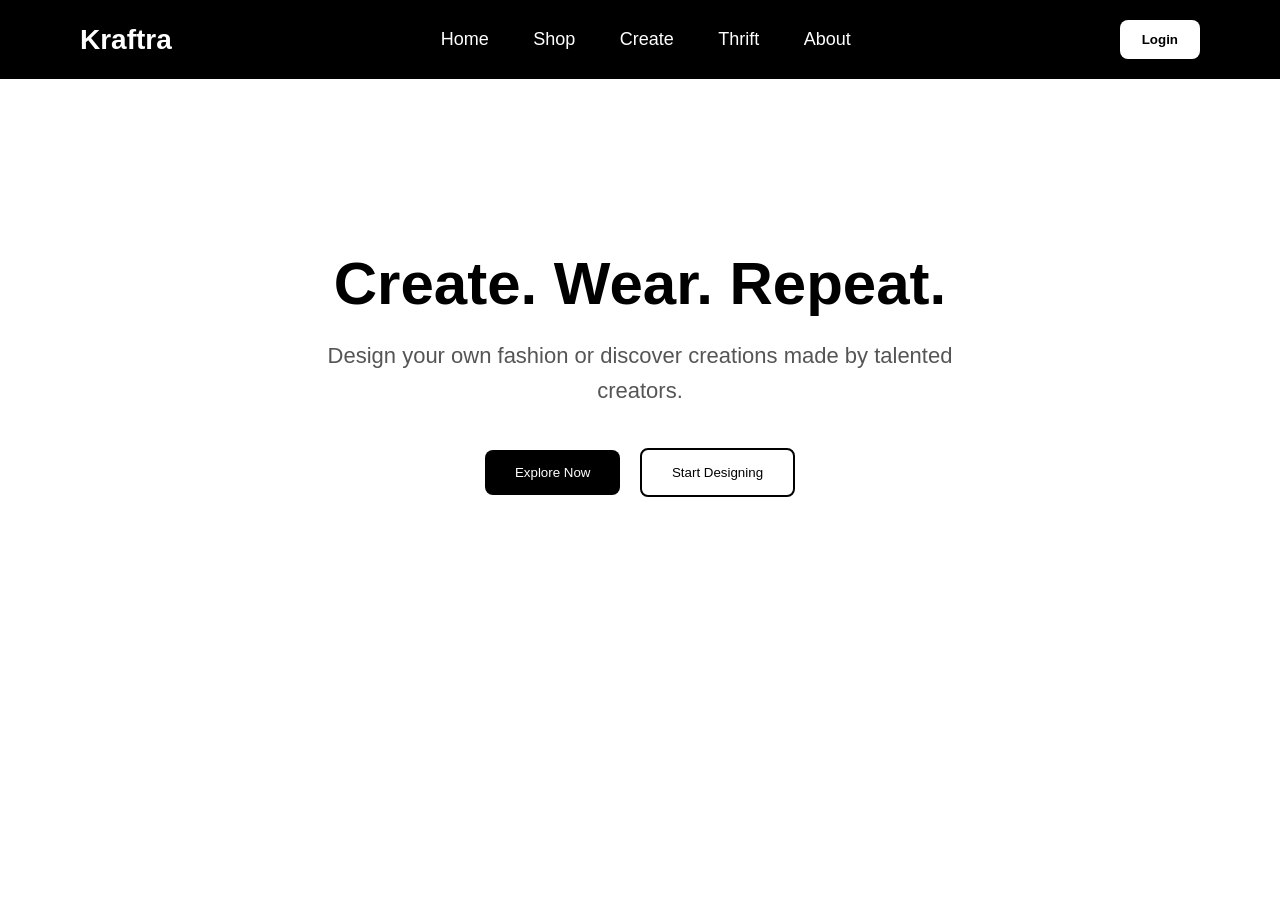
==== index.html @ 268aae3a "Update index.html" ====
<!DOCTYPE html>
<html lang="en">
<head>
    <meta charset="UTF-8">
    <meta name="viewport" content="width=device-width, initial-scale=1.0">
    <title>Kraftra</title>
    <link rel="stylesheet" href="style.css">
</head>
<body>

<header>

<div class="logo">
    Kraftra
</div>

<nav>

<a href="#">Home</a>

<a href="#">Shop</a>

<a href="#">Create</a>

<a href="#">Thrift</a>

<a href="#">About</a>

</nav>

<div>

<button class="login-btn">
Login
</button>

</div>

</header>

<section class="hero">

<h1>Create. Wear. Repeat.</h1>

<p>
Design your own fashion or discover creations made by talented creators.
</p>

<div class="hero-buttons">

<button>Explore Now</button>

<button class="secondary-btn">
Start Designing
</button>

</div>

</section>

</body>
</html>
---- style.css ----
body{
    margin:0;
    font-family:Arial;
}

header{
display:flex;
justify-content:space-between;
align-items:center;
padding:20px 80px;
background:black;
color:white;
}

.logo{
font-size:28px;
font-weight:bold;
}

nav a{
color:white;
text-decoration:none;
margin:20px;
font-size:18px;
}

.login-btn{

background:white;
color:black;

padding:12px 22px;

border:none;

border-radius:8px;

font-weight:bold;

cursor:pointer;

}


section{
    text-align:center;
    padding:80px;
}

button{
    background:black;
    color:white;
    border:none;
    padding:15px 30px;
    border-radius:8px;
    cursor:pointer;
}

.hero{

padding:120px 20px;

text-align:center;

}

.hero h1{

font-size:60px;

margin-bottom:20px;

}

.hero p{

font-size:22px;

max-width:700px;

margin:auto;

color:#555;

line-height:35px;

}

.hero-buttons{

margin-top:40px;

}

.secondary-btn{

background:white;

color:black;

border:2px solid black;

margin-left:15px;

}
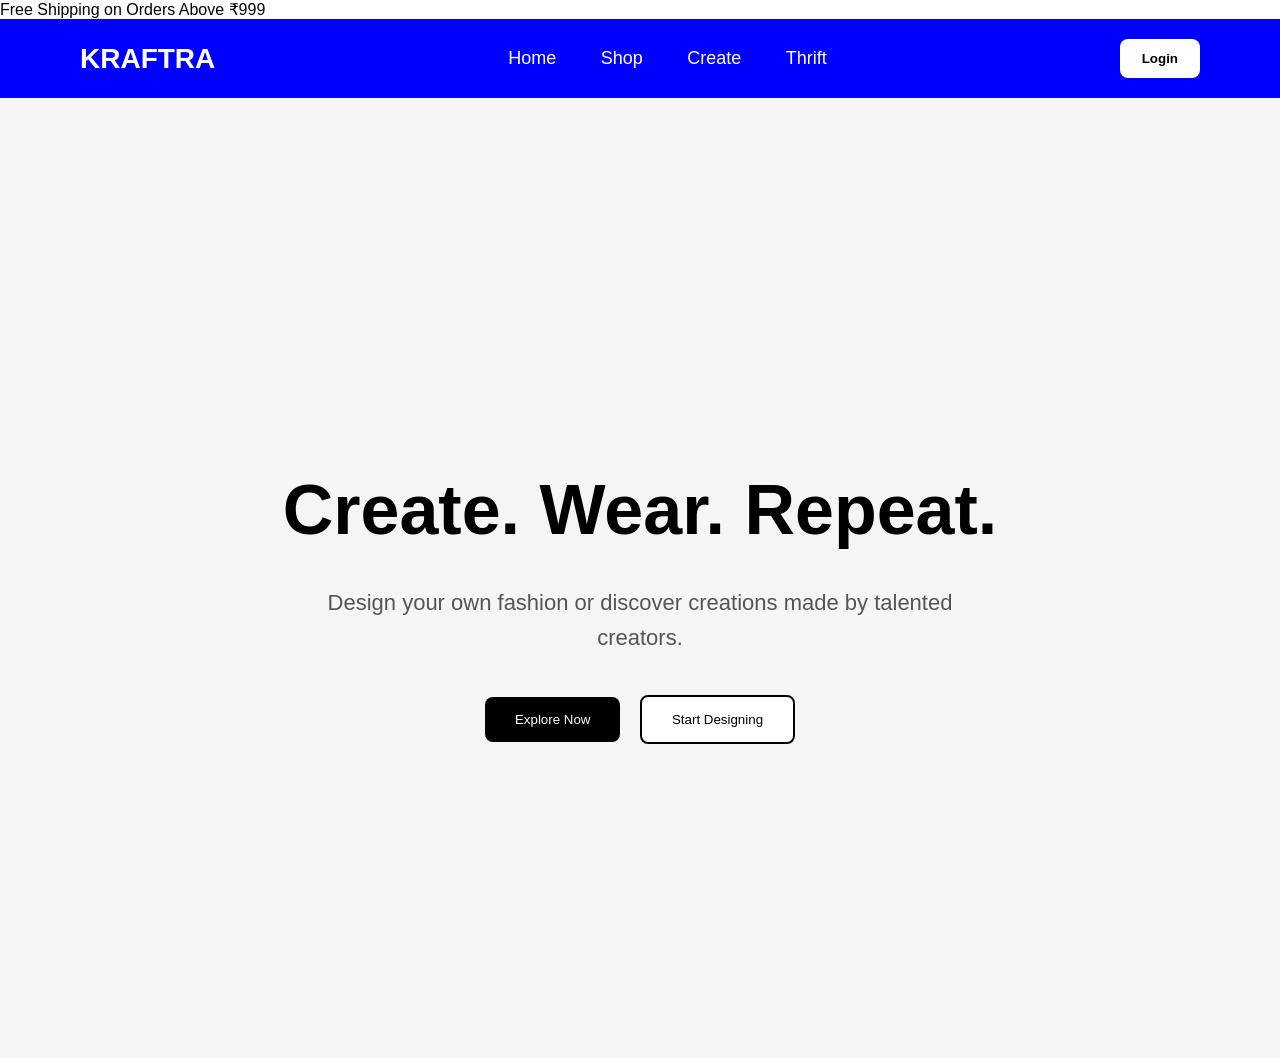
==== commit f1cde455: "Update index.html" ====
--- a/index.html
+++ b/index.html
@@ -9,53 +9,39 @@
 </head>
 <body>
 
+<div class="announcement">
+    Free Shipping on Orders Above ₹999
+</div>
+
 <header>
 
-<div class="logo">
-    Kraftra
-</div>
+    <div class="logo">
+        KRAFTRA
+    </div>
 
-<nav>
+    <nav>
+        <a href="#">Home</a>
+        <a href="#">Shop</a>
+        <a href="#">Create</a>
+        <a href="#">Thrift</a>
+    </nav>
 
-<a href="#">Home</a>
-
-<a href="#">Shop</a>
-
-<a href="#">Create</a>
-
-<a href="#">Thrift</a>
-
-<a href="#">About</a>
-
-</nav>
-
-<div>
-
-<button class="login-btn">
-Login
-</button>
-
-</div>
+    <button class="login-btn">Login</button>
 
 </header>
 
 <section class="hero">
 
-<h1>Create. Wear. Repeat.</h1>
+    <h1>Create. Wear. Repeat.</h1>
 
-<p>
-Design your own fashion or discover creations made by talented creators.
-</p>
+    <p>
+        Design your own fashion or discover creations made by talented creators.
+    </p>
 
-<div class="hero-buttons">
-
-<button>Explore Now</button>
-
-<button class="secondary-btn">
-Start Designing
-</button>
-
-</div>
+    <div class="hero-buttons">
+        <button>Explore Now</button>
+        <button class="secondary-btn">Start Designing</button>
+    </div>
 
 </section>
 
--- a/style.css
+++ b/style.css
@@ -1,50 +1,73 @@
 body{
     margin:0;
-    font-family:Arial;
+    font-family:Arial, sans-serif;
 }
 
 header{
-display:flex;
-justify-content:space-between;
-align-items:center;
-padding:20px 80px;
-background:black;
-color:white;
+    display:flex;
+    justify-content:space-between;
+    align-items:center;
+    padding:20px 80px;
+    background:blue;
+    color:white;
 }
 
 .logo{
-font-size:28px;
-font-weight:bold;
+    font-size:28px;
+    font-weight:bold;
 }
 
 nav a{
-color:white;
-text-decoration:none;
-margin:20px;
-font-size:18px;
+    color:white;
+    text-decoration:none;
+    margin:20px;
+    font-size:18px;
 }
 
 .login-btn{
-
-background:white;
-color:black;
-
-padding:12px 22px;
-
-border:none;
-
-border-radius:8px;
-
-font-weight:bold;
-
-cursor:pointer;
-
+    background:white;
+    color:black;
+    padding:12px 22px;
+    border:none;
+    border-radius:8px;
+    font-weight:bold;
+    cursor:pointer;
+    transition:0.3s;
 }
 
+.login-btn:hover{
+    background:black;
+    color:white;
+    border:2px solid white;
+}
 
-section{
+.hero{
+    background:#f5f5f5;
+    min-height:80vh;
+    padding:120px 20px;
+    display:flex;
+    flex-direction:column;
+    justify-content:center;
+    align-items:center;
     text-align:center;
-    padding:80px;
+}
+
+.hero h1{
+    font-size:70px;
+    font-weight:800;
+    margin-bottom:20px;
+}
+
+.hero p{
+    font-size:22px;
+    max-width:700px;
+    margin:15px auto 0;
+    color:#555;
+    line-height:35px;
+}
+
+.hero-buttons{
+    margin-top:40px;
 }
 
 button{
@@ -54,52 +77,21 @@
     padding:15px 30px;
     border-radius:8px;
     cursor:pointer;
+    transition:0.3s;
 }
 
-.hero{
-
-padding:120px 20px;
-
-text-align:center;
-
-}
-
-.hero h1{
-
-font-size:60px;
-
-margin-bottom:20px;
-
-}
-
-.hero p{
-
-font-size:22px;
-
-max-width:700px;
-
-margin:auto;
-
-color:#555;
-
-line-height:35px;
-
-}
-
-.hero-buttons{
-
-margin-top:40px;
-
+button:hover{
+    transform:scale(1.05);
 }
 
 .secondary-btn{
+    background:white;
+    color:black;
+    border:2px solid black;
+    margin-left:15px;
+}
 
-background:white;
-
-color:black;
-
-border:2px solid black;
-
-margin-left:15px;
-
+.secondary-btn:hover{
+    background:black;
+    color:white;
 }
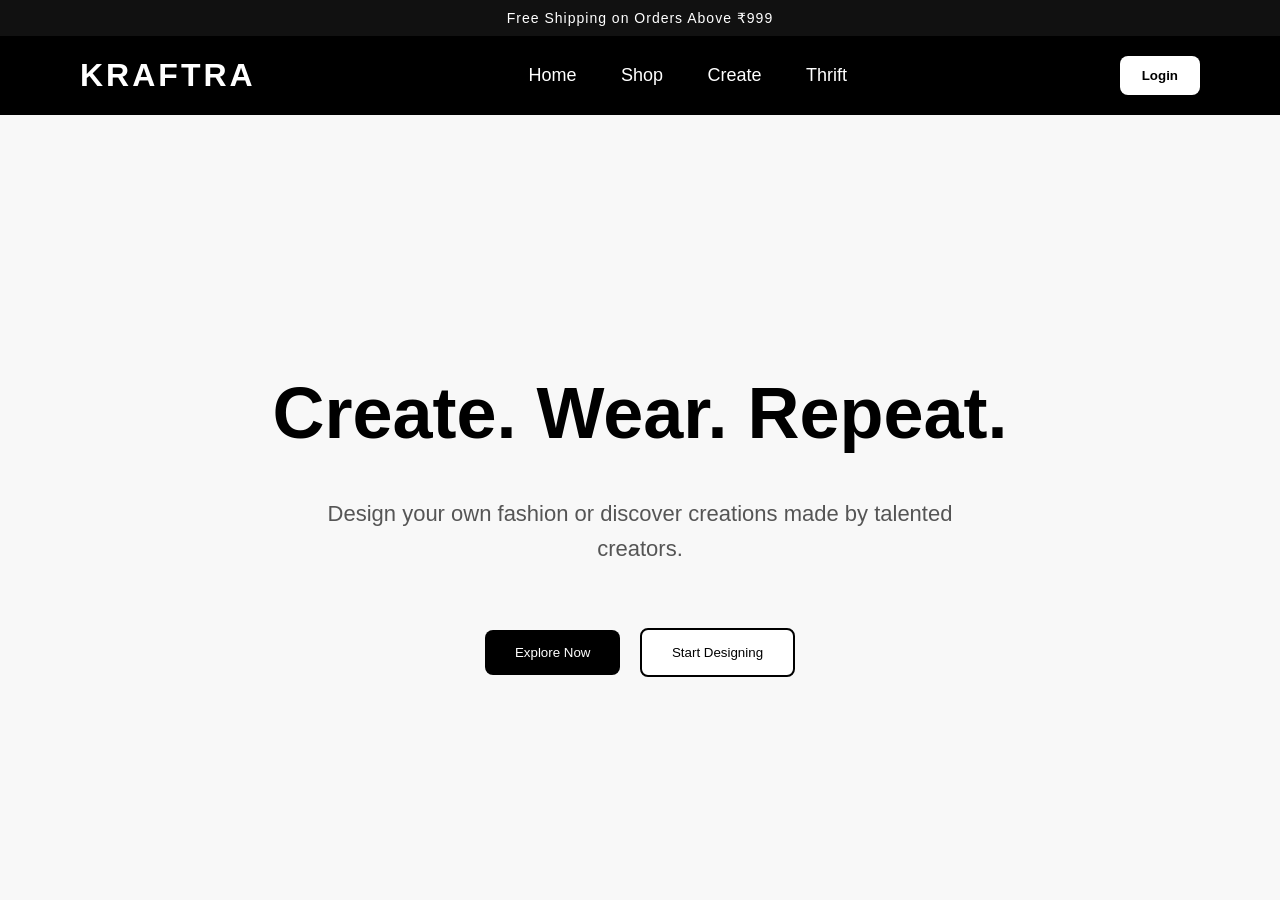
==== commit 03b50785: "Update index.html" ====
--- a/index.html
+++ b/index.html
@@ -45,5 +45,7 @@
 
 </section>
 
+    <script src="script.js"></script>
+
 </body>
 </html>
--- a/style.css
+++ b/style.css
@@ -1,6 +1,16 @@
 body{
     margin:0;
     font-family:Arial, sans-serif;
+    background:#f8f8f8;
+}
+
+.announcement{
+    background:#111;
+    color:white;
+    text-align:center;
+    padding:10px;
+    font-size:14px;
+    letter-spacing:1px;
 }
 
 header{
@@ -8,13 +18,16 @@
     justify-content:space-between;
     align-items:center;
     padding:20px 80px;
-    background:blue;
+    background:black;
     color:white;
+    position:sticky;
+    top:0;
 }
 
 .logo{
-    font-size:28px;
-    font-weight:bold;
+    font-size:32px;
+    font-weight:900;
+    letter-spacing:3px;
 }
 
 nav a{
@@ -22,6 +35,11 @@
     text-decoration:none;
     margin:20px;
     font-size:18px;
+    transition:0.3s;
+}
+
+nav a:hover{
+    color:#cccccc;
 }
 
 .login-btn{
@@ -36,32 +54,27 @@
 }
 
 .login-btn:hover{
-    background:black;
-    color:white;
-    border:2px solid white;
+    background:#ddd;
 }
 
 .hero{
-    background:#f5f5f5;
     min-height:80vh;
-    padding:120px 20px;
     display:flex;
     flex-direction:column;
     justify-content:center;
     align-items:center;
     text-align:center;
+    padding:20px;
 }
 
 .hero h1{
-    font-size:70px;
-    font-weight:800;
+    font-size:72px;
     margin-bottom:20px;
 }
 
 .hero p{
+    max-width:700px;
     font-size:22px;
-    max-width:700px;
-    margin:15px auto 0;
     color:#555;
     line-height:35px;
 }
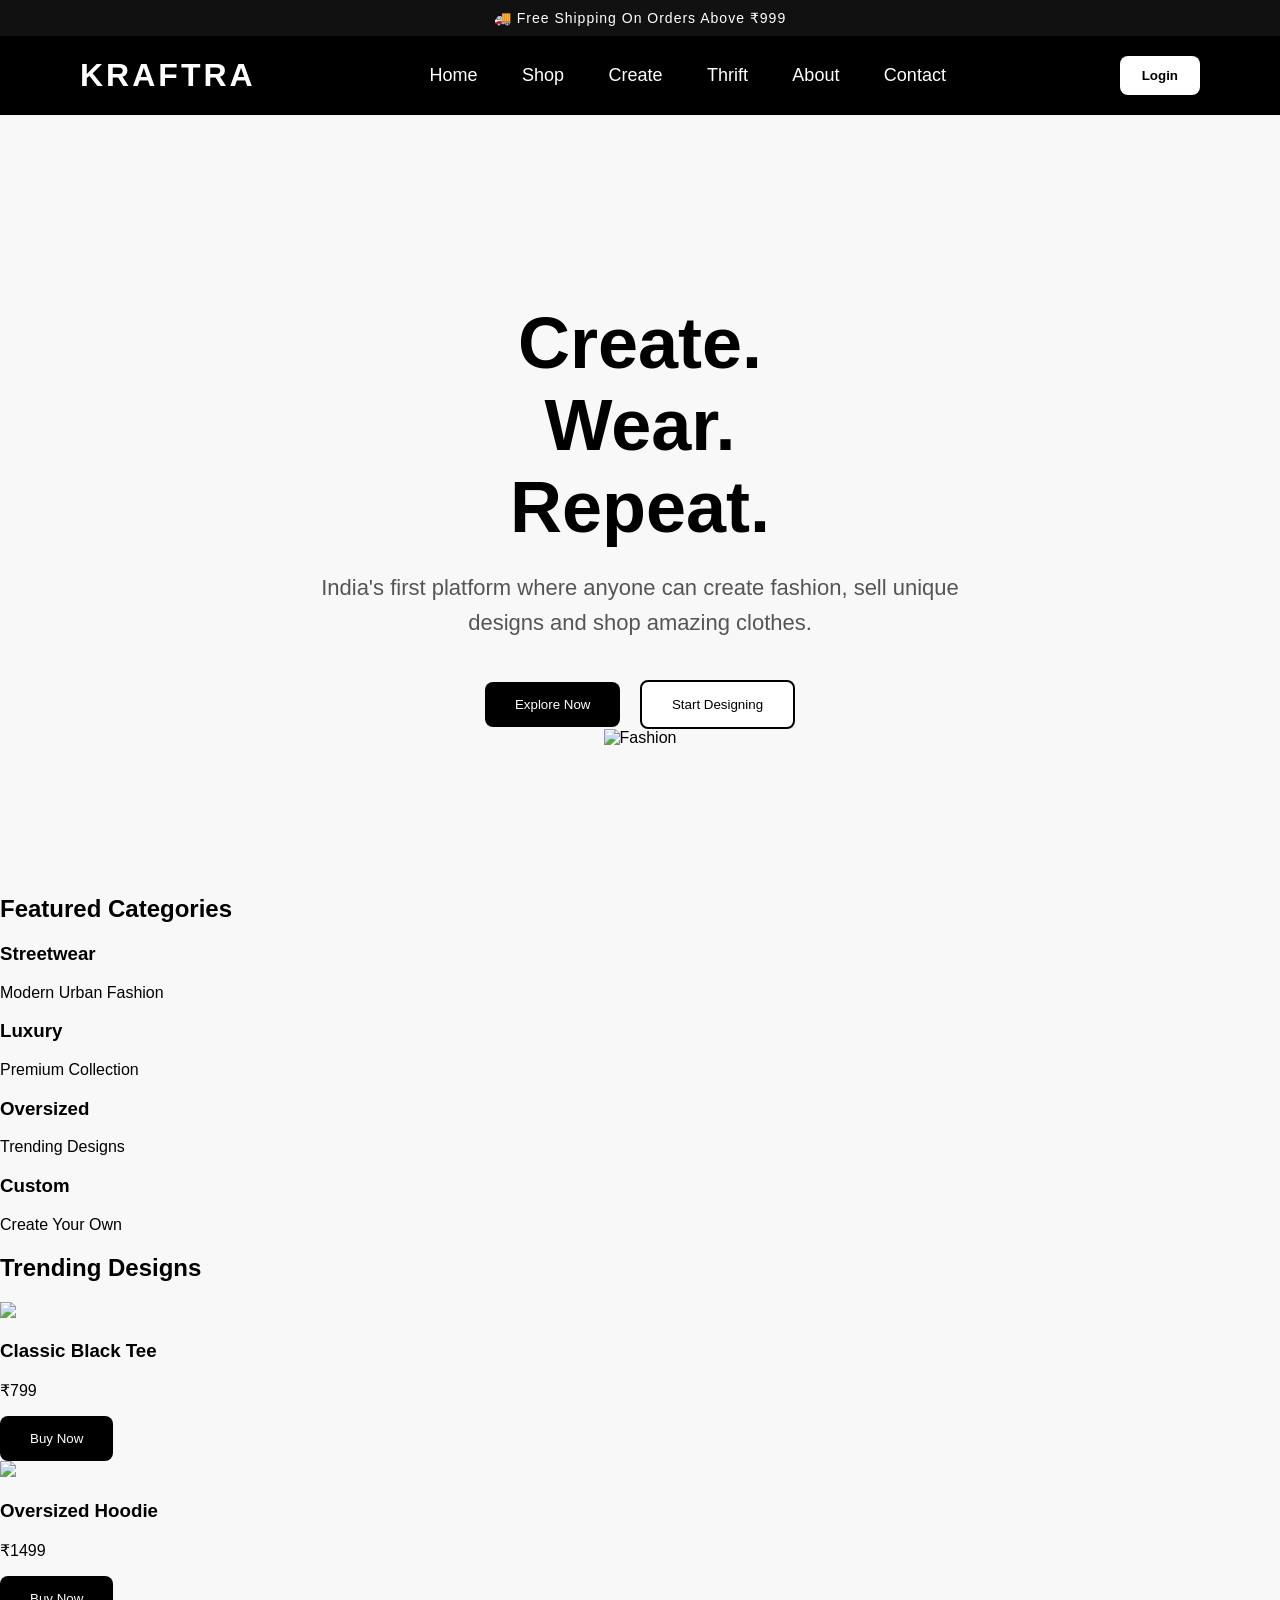
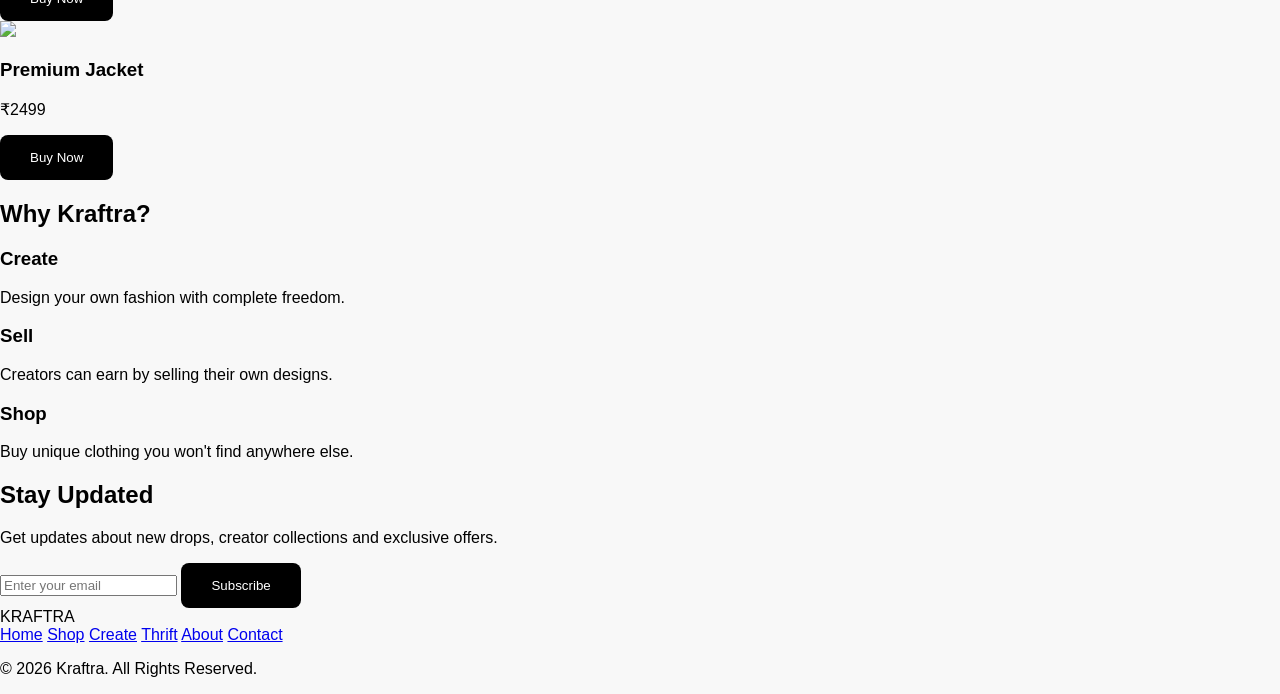
==== commit b94bd88d: "Update index.html" ====
--- a/index.html
+++ b/index.html
@@ -1,51 +1,230 @@
-
 <!DOCTYPE html>
 <html lang="en">
 <head>
-    <meta charset="UTF-8">
-    <meta name="viewport" content="width=device-width, initial-scale=1.0">
-    <title>Kraftra</title>
-    <link rel="stylesheet" href="style.css">
+<meta charset="UTF-8">
+<meta name="viewport" content="width=device-width, initial-scale=1.0">
+
+<title>Kraftra</title>
+
+<link rel="preconnect" href="https://fonts.googleapis.com">
+<link rel="preconnect" href="https://fonts.gstatic.com" crossorigin>
+<link href="https://fonts.googleapis.com/css2?family=Outfit:wght@300;400;500;600;700;800&display=swap" rel="stylesheet">
+
+<link rel="stylesheet" href="style.css">
+
 </head>
+
 <body>
 
 <div class="announcement">
-    Free Shipping on Orders Above ₹999
+🚚 Free Shipping On Orders Above ₹999
 </div>
 
 <header>
 
-    <div class="logo">
-        KRAFTRA
-    </div>
-
-    <nav>
-        <a href="#">Home</a>
-        <a href="#">Shop</a>
-        <a href="#">Create</a>
-        <a href="#">Thrift</a>
-    </nav>
-
-    <button class="login-btn">Login</button>
+<div class="logo">
+KRAFTRA
+</div>
+
+<nav>
+
+<a href="#">Home</a>
+
+<a href="#">Shop</a>
+
+<a href="#">Create</a>
+
+<a href="#">Thrift</a>
+
+<a href="#">About</a>
+
+<a href="#">Contact</a>
+
+</nav>
+
+<button class="login-btn">
+Login
+</button>
 
 </header>
 
 <section class="hero">
 
-    <h1>Create. Wear. Repeat.</h1>
-
-    <p>
-        Design your own fashion or discover creations made by talented creators.
-    </p>
-
-    <div class="hero-buttons">
-        <button>Explore Now</button>
-        <button class="secondary-btn">Start Designing</button>
-    </div>
-
-</section>
-
-    <script src="script.js"></script>
+<div class="hero-left">
+
+<h1>
+Create.
+<br>
+Wear.
+<br>
+Repeat.
+</h1>
+
+<p>
+
+India's first platform where anyone can create fashion,
+sell unique designs and shop amazing clothes.
+
+</p>
+
+<div class="hero-buttons">
+
+<button>
+Explore Now
+</button>
+
+<button class="secondary-btn">
+Start Designing
+</button>
+
+</div>
+
+</div>
+
+<div class="hero-right">
+
+<img src="https://images.unsplash.com/photo-1529139574466-a303027c1d8b?w=700" alt="Fashion">
+
+</div>
+
+</section>
+
+<section class="categories">
+
+<h2>
+Featured Categories
+</h2>
+
+<div class="category-grid">
+
+<div class="card">
+<h3>Streetwear</h3>
+<p>Modern Urban Fashion</p>
+</div>
+
+<div class="card">
+<h3>Luxury</h3>
+<p>Premium Collection</p>
+</div>
+
+<div class="card">
+<h3>Oversized</h3>
+<p>Trending Designs</p>
+</div>
+
+<div class="card">
+<h3>Custom</h3>
+<p>Create Your Own</p>
+</div>
+
+</div>
+
+</section>
+
+<section class="products">
+
+<h2>
+Trending Designs
+</h2>
+
+<div class="product-grid">
+
+<div class="product">
+<img src="https://images.unsplash.com/photo-1521572163474-6864f9cf17ab?w=500">
+<h3>Classic Black Tee</h3>
+<p>₹799</p>
+<button>Buy Now</button>
+</div>
+
+<div class="product">
+<img src="https://images.unsplash.com/photo-1512436991641-6745cdb1723f?w=500">
+<h3>Oversized Hoodie</h3>
+<p>₹1499</p>
+<button>Buy Now</button>
+</div>
+
+<div class="product">
+<img src="https://images.unsplash.com/photo-1496747611176-843222e1e57c?w=500">
+<h3>Premium Jacket</h3>
+<p>₹2499</p>
+<button>Buy Now</button>
+</div>
+</div>
+
+</section>
+
+<section class="why">
+
+<h2>Why Kraftra?</h2>
+
+<div class="why-grid">
+
+<div class="why-card">
+<h3>Create</h3>
+<p>Design your own fashion with complete freedom.</p>
+</div>
+
+<div class="why-card">
+<h3>Sell</h3>
+<p>Creators can earn by selling their own designs.</p>
+</div>
+
+<div class="why-card">
+<h3>Shop</h3>
+<p>Buy unique clothing you won't find anywhere else.</p>
+</div>
+
+</div>
+
+</section>
+
+<section class="newsletter">
+
+<h2>Stay Updated</h2>
+
+<p>
+Get updates about new drops, creator collections and exclusive offers.
+</p>
+
+<div class="newsletter-box">
+
+<input type="email" placeholder="Enter your email">
+
+<button>Subscribe</button>
+
+</div>
+
+</section>
+
+<footer>
+
+<div class="footer-logo">
+KRAFTRA
+</div>
+
+<div class="footer-links">
+
+<a href="#">Home</a>
+
+<a href="#">Shop</a>
+
+<a href="#">Create</a>
+
+<a href="#">Thrift</a>
+
+<a href="#">About</a>
+
+<a href="#">Contact</a>
+
+</div>
+
+<p>
+© 2026 Kraftra. All Rights Reserved.
+</p>
+
+</footer>
+
+<script src="script.js"></script>
 
 </body>
 </html>
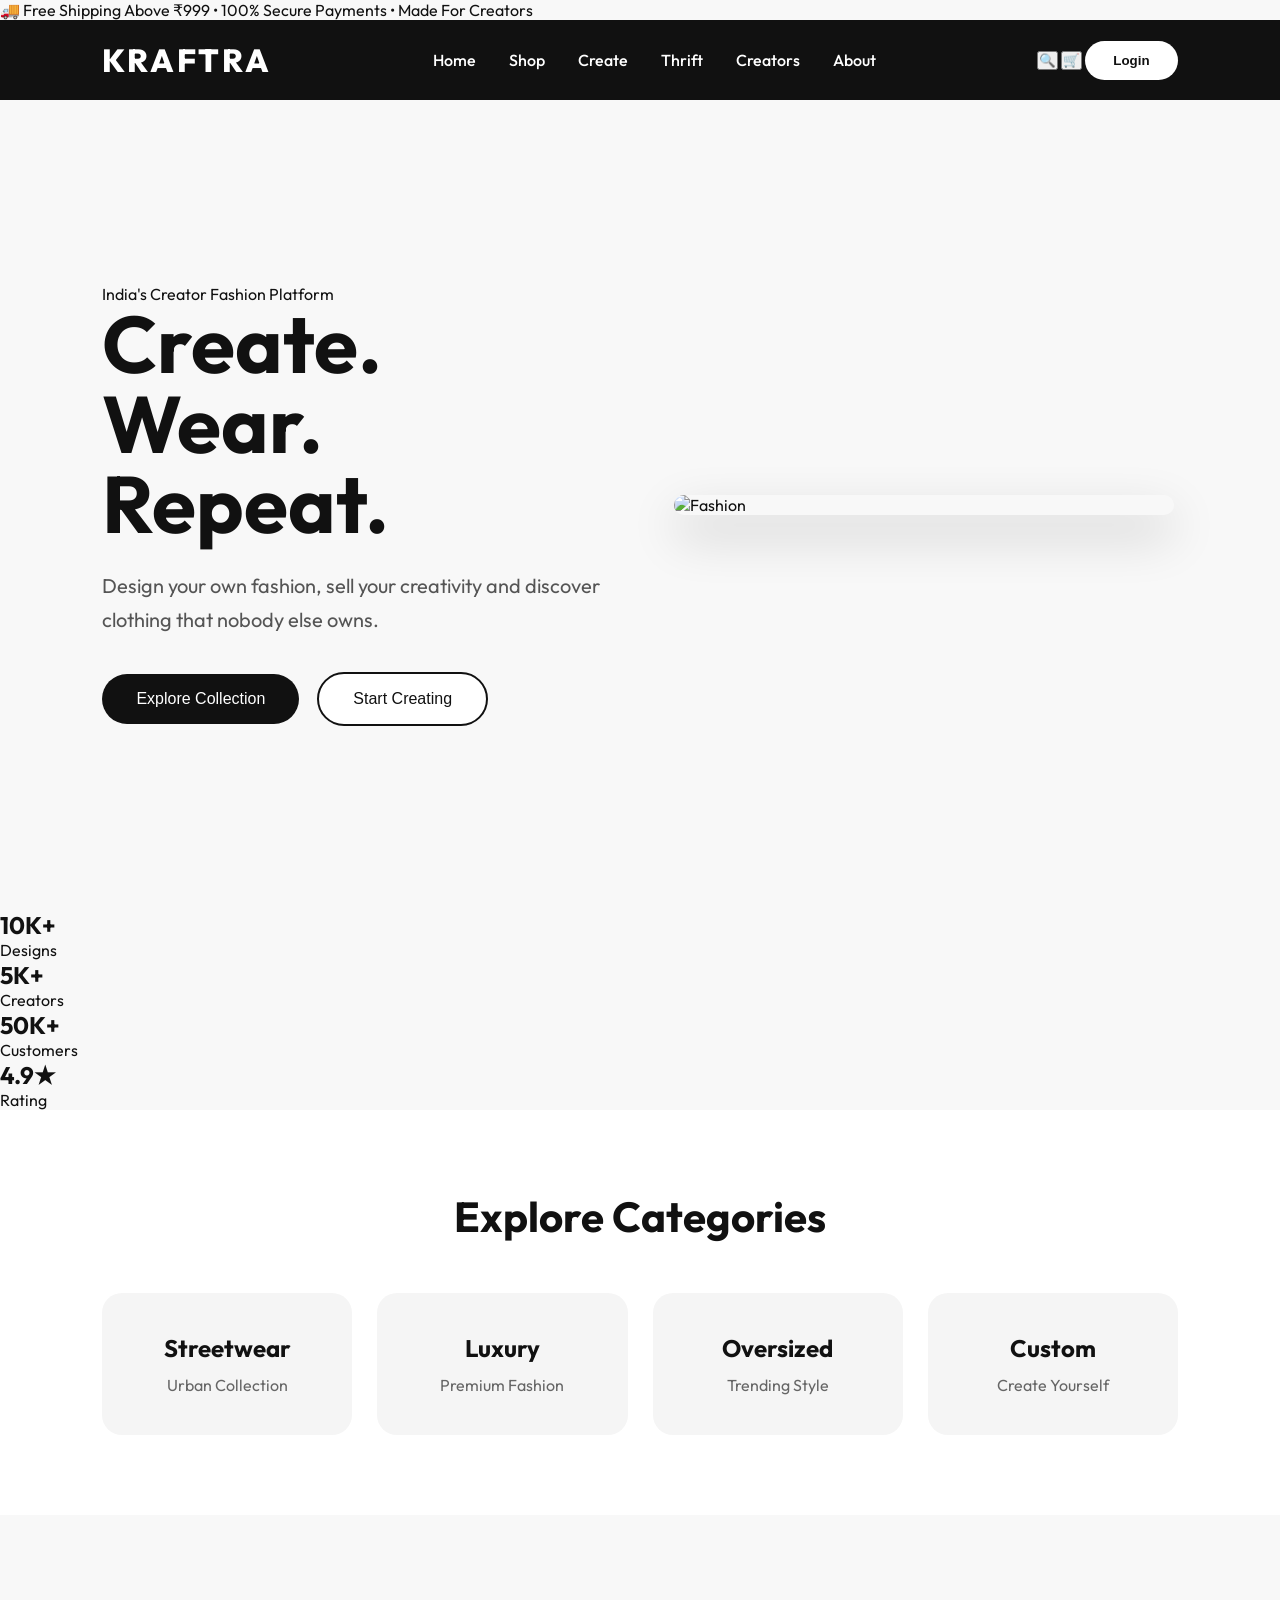
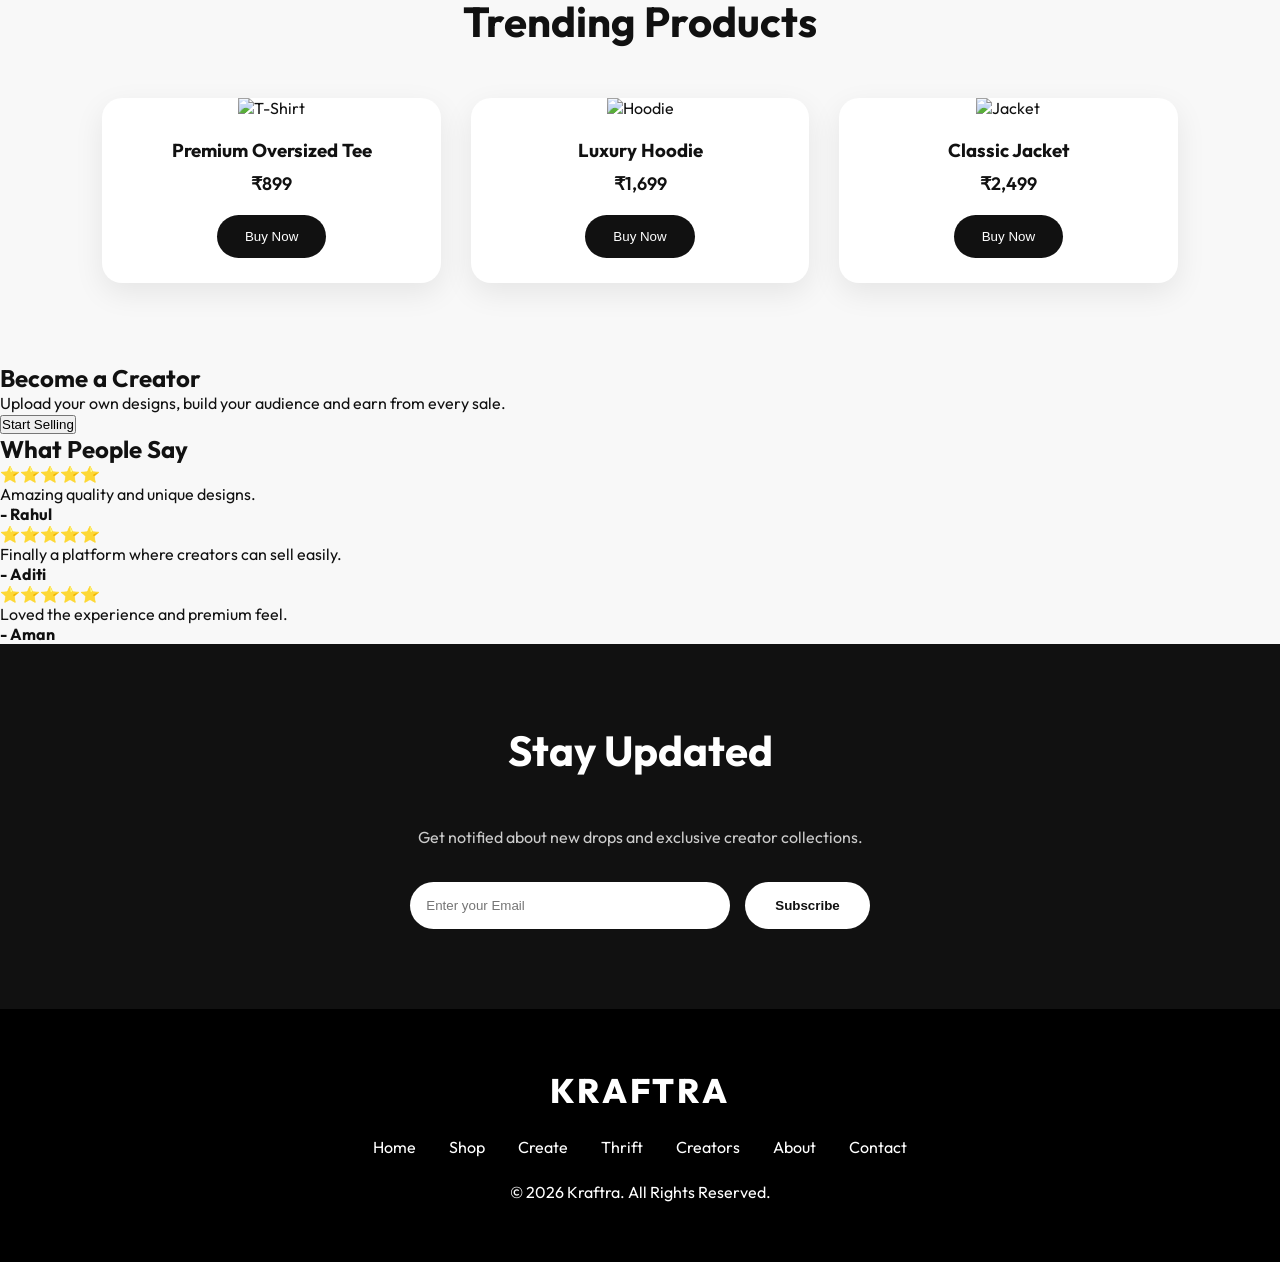
==== commit 04917cee: "Update index.html" ====
--- a/index.html
+++ b/index.html
@@ -1,14 +1,19 @@
 <!DOCTYPE html>
 <html lang="en">
+
 <head>
+
 <meta charset="UTF-8">
+
 <meta name="viewport" content="width=device-width, initial-scale=1.0">
 
-<title>Kraftra</title>
+<title>Kraftra | Create. Wear. Repeat.</title>
 
 <link rel="preconnect" href="https://fonts.googleapis.com">
+
 <link rel="preconnect" href="https://fonts.gstatic.com" crossorigin>
-<link href="https://fonts.googleapis.com/css2?family=Outfit:wght@300;400;500;600;700;800&display=swap" rel="stylesheet">
+
+<link href="https://fonts.googleapis.com/css2?family=Outfit:wght@300;400;500;600;700;800;900&display=swap" rel="stylesheet">
 
 <link rel="stylesheet" href="style.css">
 
@@ -16,14 +21,18 @@
 
 <body>
 
-<div class="announcement">
-🚚 Free Shipping On Orders Above ₹999
+<div class="top-bar">
+
+🚚 Free Shipping Above ₹999 • 100% Secure Payments • Made For Creators
+
 </div>
 
 <header>
 
 <div class="logo">
+
 KRAFTRA
+
 </div>
 
 <nav>
@@ -36,190 +45,319 @@
 
 <a href="#">Thrift</a>
 
+<a href="#">Creators</a>
+
 <a href="#">About</a>
 
+</nav>
+
+<div class="nav-buttons">
+
+<button class="search-btn">🔍</button>
+
+<button class="cart-btn">🛒</button>
+
+<button class="login-btn">Login</button>
+
+</div>
+
+</header>
+
+<section class="hero">
+
+<div class="hero-left">
+
+<span class="tag">
+
+India's Creator Fashion Platform
+
+</span>
+
+<h1>
+
+Create.<br>
+
+Wear.<br>
+
+Repeat.
+
+</h1>
+
+<p>
+
+Design your own fashion, sell your creativity and discover clothing that nobody else owns.
+
+</p>
+
+<div class="hero-buttons">
+
+<button>
+
+Explore Collection
+
+</button>
+
+<button class="secondary-btn">
+
+Start Creating
+
+</button>
+
+</div>
+
+</div>
+
+<div class="hero-right">
+
+<img src="https://images.unsplash.com/photo-1529139574466-a303027c1d8b?w=900" alt="Fashion">
+
+</div>
+
+</section>
+
+<section class="stats">
+
+<div class="stat">
+
+<h2>10K+</h2>
+
+<p>Designs</p>
+
+</div>
+
+<div class="stat">
+
+<h2>5K+</h2>
+
+<p>Creators</p>
+
+</div>
+
+<div class="stat">
+
+<h2>50K+</h2>
+
+<p>Customers</p>
+
+</div>
+
+<div class="stat">
+
+<h2>4.9★</h2>
+
+<p>Rating</p>
+
+</div>
+
+</section>
+
+<section class="categories">
+
+<h2>
+
+Explore Categories
+
+</h2>
+
+<div class="category-grid">
+
+<div class="card">
+
+<h3>Streetwear</h3>
+
+<p>Urban Collection</p>
+
+</div>
+
+<div class="card">
+
+<h3>Luxury</h3>
+
+<p>Premium Fashion</p>
+
+</div>
+
+<div class="card">
+
+<h3>Oversized</h3>
+
+<p>Trending Style</p>
+
+</div>
+
+<div class="card">
+
+<h3>Custom</h3>
+
+<p>Create Yourself</p>
+
+</div>
+
+</div>
+
+</section>
+<section class="products">
+
+<h2>Trending Products</h2>
+
+<div class="product-grid">
+
+<div class="product">
+
+<img src="https://images.unsplash.com/photo-1521572163474-6864f9cf17ab?w=700" alt="T-Shirt">
+
+<h3>Premium Oversized Tee</h3>
+
+<p>₹899</p>
+
+<button>Buy Now</button>
+
+</div>
+
+<div class="product">
+
+<img src="https://images.unsplash.com/photo-1503342217505-b0a15ec3261c?w=700" alt="Hoodie">
+
+<h3>Luxury Hoodie</h3>
+
+<p>₹1,699</p>
+
+<button>Buy Now</button>
+
+</div>
+
+<div class="product">
+
+<img src="https://images.unsplash.com/photo-1496747611176-843222e1e57c?w=700" alt="Jacket">
+
+<h3>Classic Jacket</h3>
+
+<p>₹2,499</p>
+
+<button>Buy Now</button>
+
+</div>
+
+</div>
+
+</section>
+
+<section class="creator">
+
+<h2>Become a Creator</h2>
+
+<p>
+
+Upload your own designs, build your audience and earn from every sale.
+
+</p>
+
+<button>Start Selling</button>
+
+</section>
+
+<section class="reviews">
+
+<h2>What People Say</h2>
+
+<div class="review-grid">
+
+<div class="review">
+
+⭐⭐⭐⭐⭐
+
+<p>
+
+Amazing quality and unique designs.
+
+</p>
+
+<h4>- Rahul</h4>
+
+</div>
+
+<div class="review">
+
+⭐⭐⭐⭐⭐
+
+<p>
+
+Finally a platform where creators can sell easily.
+
+</p>
+
+<h4>- Aditi</h4>
+
+</div>
+
+<div class="review">
+
+⭐⭐⭐⭐⭐
+
+<p>
+
+Loved the experience and premium feel.
+
+</p>
+
+<h4>- Aman</h4>
+
+</div>
+
+</div>
+
+</section>
+
+<section class="newsletter">
+
+<h2>Stay Updated</h2>
+
+<p>
+
+Get notified about new drops and exclusive creator collections.
+
+</p>
+
+<div class="newsletter-box">
+
+<input type="email" placeholder="Enter your Email">
+
+<button>Subscribe</button>
+
+</div>
+
+</section>
+
+<footer>
+
+<div class="footer-logo">
+
+KRAFTRA
+
+</div>
+
+<div class="footer-links">
+
+<a href="#">Home</a>
+
+<a href="#">Shop</a>
+
+<a href="#">Create</a>
+
+<a href="#">Thrift</a>
+
+<a href="#">Creators</a>
+
+<a href="#">About</a>
+
 <a href="#">Contact</a>
 
-</nav>
-
-<button class="login-btn">
-Login
-</button>
-
-</header>
-
-<section class="hero">
-
-<div class="hero-left">
-
-<h1>
-Create.
-<br>
-Wear.
-<br>
-Repeat.
-</h1>
-
-<p>
-
-India's first platform where anyone can create fashion,
-sell unique designs and shop amazing clothes.
-
-</p>
-
-<div class="hero-buttons">
-
-<button>
-Explore Now
-</button>
-
-<button class="secondary-btn">
-Start Designing
-</button>
-
-</div>
-
-</div>
-
-<div class="hero-right">
-
-<img src="https://images.unsplash.com/photo-1529139574466-a303027c1d8b?w=700" alt="Fashion">
-
-</div>
-
-</section>
-
-<section class="categories">
-
-<h2>
-Featured Categories
-</h2>
-
-<div class="category-grid">
-
-<div class="card">
-<h3>Streetwear</h3>
-<p>Modern Urban Fashion</p>
-</div>
-
-<div class="card">
-<h3>Luxury</h3>
-<p>Premium Collection</p>
-</div>
-
-<div class="card">
-<h3>Oversized</h3>
-<p>Trending Designs</p>
-</div>
-
-<div class="card">
-<h3>Custom</h3>
-<p>Create Your Own</p>
-</div>
-
-</div>
-
-</section>
-
-<section class="products">
-
-<h2>
-Trending Designs
-</h2>
-
-<div class="product-grid">
-
-<div class="product">
-<img src="https://images.unsplash.com/photo-1521572163474-6864f9cf17ab?w=500">
-<h3>Classic Black Tee</h3>
-<p>₹799</p>
-<button>Buy Now</button>
-</div>
-
-<div class="product">
-<img src="https://images.unsplash.com/photo-1512436991641-6745cdb1723f?w=500">
-<h3>Oversized Hoodie</h3>
-<p>₹1499</p>
-<button>Buy Now</button>
-</div>
-
-<div class="product">
-<img src="https://images.unsplash.com/photo-1496747611176-843222e1e57c?w=500">
-<h3>Premium Jacket</h3>
-<p>₹2499</p>
-<button>Buy Now</button>
-</div>
-</div>
-
-</section>
-
-<section class="why">
-
-<h2>Why Kraftra?</h2>
-
-<div class="why-grid">
-
-<div class="why-card">
-<h3>Create</h3>
-<p>Design your own fashion with complete freedom.</p>
-</div>
-
-<div class="why-card">
-<h3>Sell</h3>
-<p>Creators can earn by selling their own designs.</p>
-</div>
-
-<div class="why-card">
-<h3>Shop</h3>
-<p>Buy unique clothing you won't find anywhere else.</p>
-</div>
-
-</div>
-
-</section>
-
-<section class="newsletter">
-
-<h2>Stay Updated</h2>
-
-<p>
-Get updates about new drops, creator collections and exclusive offers.
-</p>
-
-<div class="newsletter-box">
-
-<input type="email" placeholder="Enter your email">
-
-<button>Subscribe</button>
-
-</div>
-
-</section>
-
-<footer>
-
-<div class="footer-logo">
-KRAFTRA
-</div>
-
-<div class="footer-links">
-
-<a href="#">Home</a>
-
-<a href="#">Shop</a>
-
-<a href="#">Create</a>
-
-<a href="#">Thrift</a>
-
-<a href="#">About</a>
-
-<a href="#">Contact</a>
-
-</div>
-
-<p>
+</div>
+
+<p>
+
 © 2026 Kraftra. All Rights Reserved.
+
 </p>
 
 </footer>
@@ -227,4 +365,5 @@
 <script src="script.js"></script>
 
 </body>
+
 </html>
--- a/style.css
+++ b/style.css
@@ -1,110 +1,407 @@
+*{
+margin:0;
+padding:0;
+box-sizing:border-box;
+}
+
 body{
-    margin:0;
-    font-family:Arial, sans-serif;
-    background:#f8f8f8;
+font-family:'Outfit',sans-serif;
+background:#f8f8f8;
+color:#111;
 }
 
 .announcement{
-    background:#111;
+background:#000;
+color:#fff;
+text-align:center;
+padding:12px;
+font-size:14px;
+letter-spacing:1px;
+}
+
+header{
+display:flex;
+justify-content:space-between;
+align-items:center;
+padding:20px 8%;
+background:#111;
+position:sticky;
+top:0;
+z-index:1000;
+}
+
+.logo{
+color:#fff;
+font-size:32px;
+font-weight:800;
+letter-spacing:3px;
+}
+
+nav a{
+color:#fff;
+text-decoration:none;
+margin:0 15px;
+font-weight:500;
+transition:.3s;
+}
+
+nav a:hover{
+color:#cfcfcf;
+}
+
+.login-btn{
+background:#fff;
+color:#111;
+padding:12px 28px;
+border:none;
+border-radius:40px;
+cursor:pointer;
+font-weight:600;
+transition:.3s;
+}
+
+.login-btn:hover{
+transform:scale(1.05);
+}
+
+.hero{
+display:flex;
+justify-content:space-between;
+align-items:center;
+padding:80px 8%;
+gap:60px;
+min-height:90vh;
+}
+
+.hero-left{
+flex:1;
+}
+
+.hero-left h1{
+font-size:80px;
+line-height:1;
+margin-bottom:25px;
+}
+
+.hero-left p{
+font-size:20px;
+line-height:34px;
+color:#555;
+max-width:600px;
+}
+
+.hero-buttons{
+margin-top:35px;
+}
+
+.hero-buttons button{
+padding:16px 34px;
+border:none;
+border-radius:40px;
+background:#111;
+color:#fff;
+cursor:pointer;
+font-size:16px;
+margin-right:15px;
+transition:.3s;
+}
+
+.secondary-btn{
+background:#fff!important;
+color:#111!important;
+border:2px solid #111!important;
+}
+
+.hero-buttons button:hover{
+transform:translateY(-4px);
+}
+
+.hero-right{
+flex:1;
+display:flex;
+justify-content:center;
+}
+
+.hero-right img{
+width:100%;
+max-width:500px;
+border-radius:25px;
+box-shadow:0 20px 50px rgba(0,0,0,.2);
+}
+.categories{
+padding:80px 8%;
+background:#fff;
+}
+
+.categories h2,
+.products h2,
+.why h2,
+.newsletter h2{
+font-size:42px;
+text-align:center;
+margin-bottom:50px;
+}
+
+.category-grid{
+display:grid;
+grid-template-columns:repeat(4,1fr);
+gap:25px;
+}
+
+.card{
+background:#f5f5f5;
+padding:40px 25px;
+border-radius:20px;
+text-align:center;
+transition:.3s;
+cursor:pointer;
+}
+
+.card:hover{
+transform:translateY(-10px);
+box-shadow:0 15px 35px rgba(0,0,0,.12);
+}
+
+.card h3{
+margin-bottom:12px;
+font-size:24px;
+}
+
+.card p{
+color:#666;
+}
+
+.products{
+padding:80px 8%;
+background:#f8f8f8;
+}
+
+.product-grid{
+display:grid;
+grid-template-columns:repeat(3,1fr);
+gap:30px;
+}
+
+.product{
+background:#fff;
+border-radius:20px;
+overflow:hidden;
+text-align:center;
+padding-bottom:25px;
+box-shadow:0 10px 30px rgba(0,0,0,.08);
+transition:.3s;
+}
+
+.product:hover{
+transform:translateY(-10px);
+}
+
+.product img{
+width:100%;
+height:320px;
+object-fit:cover;
+}
+
+.product h3{
+margin:20px 0 10px;
+}
+
+.product p{
+margin-bottom:20px;
+font-size:18px;
+font-weight:600;
+}
+
+.product button{
+padding:14px 28px;
+background:#111;
+color:#fff;
+border:none;
+border-radius:30px;
+cursor:pointer;
+}
+
+.why{
+padding:80px 8%;
+background:#fff;
+}
+
+.why-grid{
+display:grid;
+grid-template-columns:repeat(3,1fr);
+gap:30px;
+}
+
+.why-card{
+background:#f5f5f5;
+padding:35px;
+border-radius:20px;
+text-align:center;
+}
+
+.newsletter{
+padding:80px 8%;
+background:#111;
+color:#fff;
+text-align:center;
+}
+
+.newsletter p{
+margin:20px 0 35px;
+color:#ccc;
+}
+
+.newsletter-box{
+display:flex;
+justify-content:center;
+gap:15px;
+flex-wrap:wrap;
+}
+
+.newsletter-box input{
+padding:16px;
+width:320px;
+border:none;
+border-radius:40px;
+outline:none;
+}
+
+.newsletter-box button{
+padding:16px 30px;
+border:none;
+border-radius:40px;
+background:#fff;
+color:#111;
+cursor:pointer;
+font-weight:600;
+}
+
+footer{
+background:#000;
+color:#fff;
+padding:60px 8%;
+text-align:center;
+}
+
+.footer-logo{
+font-size:34px;
+font-weight:800;
+letter-spacing:3px;
+margin-bottom:25px;
+}
+
+.footer-links{
+margin-bottom:25px;
+}
+
+.footer-links a{
+color:#fff;
+text-decoration:none;
+margin:0 15px;
+}
+
+@media(max-width:900px){
+
+header{
+padding:20px;
+flex-direction:column;
+gap:20px;
+}
+
+nav{
+display:flex;
+flex-wrap:wrap;
+justify-content:center;
+}
+
+.hero{
+flex-direction:column;
+text-align:center;
+}
+
+.hero-left h1{
+font-size:55px;
+}
+
+.category-grid,
+.product-grid,
+.why-grid{
+grid-template-columns:1fr;
+}
+
+.hero-right img{
+max-width:350px;
+}
+
+}
+section{
+opacity:0;
+transform:translateY(80px);
+transition:1s;
+}
+
+.show{
+opacity:1;
+transform:translateY(0);
+}
+/* ===== Kraftra Premium Animations ===== */
+
+.logo{
+    transition:0.3s;
+    cursor:pointer;
+}
+
+.logo:hover{
+    transform:scale(1.08);
+    letter-spacing:5px;
+}
+
+.hero-right img{
+    animation:float 5s ease-in-out infinite;
+}
+
+@keyframes float{
+    0%{
+        transform:translateY(0px);
+    }
+    50%{
+        transform:translateY(-20px);
+    }
+    100%{
+        transform:translateY(0px);
+    }
+}
+
+.card{
+    transition:0.4s;
+}
+
+.card:hover{
+    transform:translateY(-15px) scale(1.04);
+    box-shadow:0 25px 45px rgba(0,0,0,.18);
+}
+
+.product{
+    transition:0.4s;
+}
+
+.product:hover{
+    transform:translateY(-15px) scale(1.03);
+    box-shadow:0 25px 50px rgba(0,0,0,.2);
+}
+
+button{
+    transition:0.35s;
+}
+
+button:hover{
+    transform:translateY(-4px);
+}
+
+.login-btn:hover{
+    background:#e8e8e8;
+}
+
+nav a:hover{
     color:white;
-    text-align:center;
-    padding:10px;
-    font-size:14px;
-    letter-spacing:1px;
-}
-
-header{
-    display:flex;
-    justify-content:space-between;
-    align-items:center;
-    padding:20px 80px;
-    background:black;
-    color:white;
-    position:sticky;
-    top:0;
-}
-
-.logo{
-    font-size:32px;
-    font-weight:900;
-    letter-spacing:3px;
-}
-
-nav a{
-    color:white;
-    text-decoration:none;
-    margin:20px;
-    font-size:18px;
-    transition:0.3s;
-}
-
-nav a:hover{
-    color:#cccccc;
-}
-
-.login-btn{
-    background:white;
-    color:black;
-    padding:12px 22px;
-    border:none;
-    border-radius:8px;
-    font-weight:bold;
-    cursor:pointer;
-    transition:0.3s;
-}
-
-.login-btn:hover{
-    background:#ddd;
-}
-
-.hero{
-    min-height:80vh;
-    display:flex;
-    flex-direction:column;
-    justify-content:center;
-    align-items:center;
-    text-align:center;
-    padding:20px;
-}
-
-.hero h1{
-    font-size:72px;
-    margin-bottom:20px;
-}
-
-.hero p{
-    max-width:700px;
-    font-size:22px;
-    color:#555;
-    line-height:35px;
-}
-
-.hero-buttons{
-    margin-top:40px;
-}
-
-button{
-    background:black;
-    color:white;
-    border:none;
-    padding:15px 30px;
-    border-radius:8px;
-    cursor:pointer;
-    transition:0.3s;
-}
-
-button:hover{
-    transform:scale(1.05);
-}
-
-.secondary-btn{
-    background:white;
-    color:black;
-    border:2px solid black;
-    margin-left:15px;
-}
-
-.secondary-btn:hover{
-    background:black;
-    color:white;
-}
+}
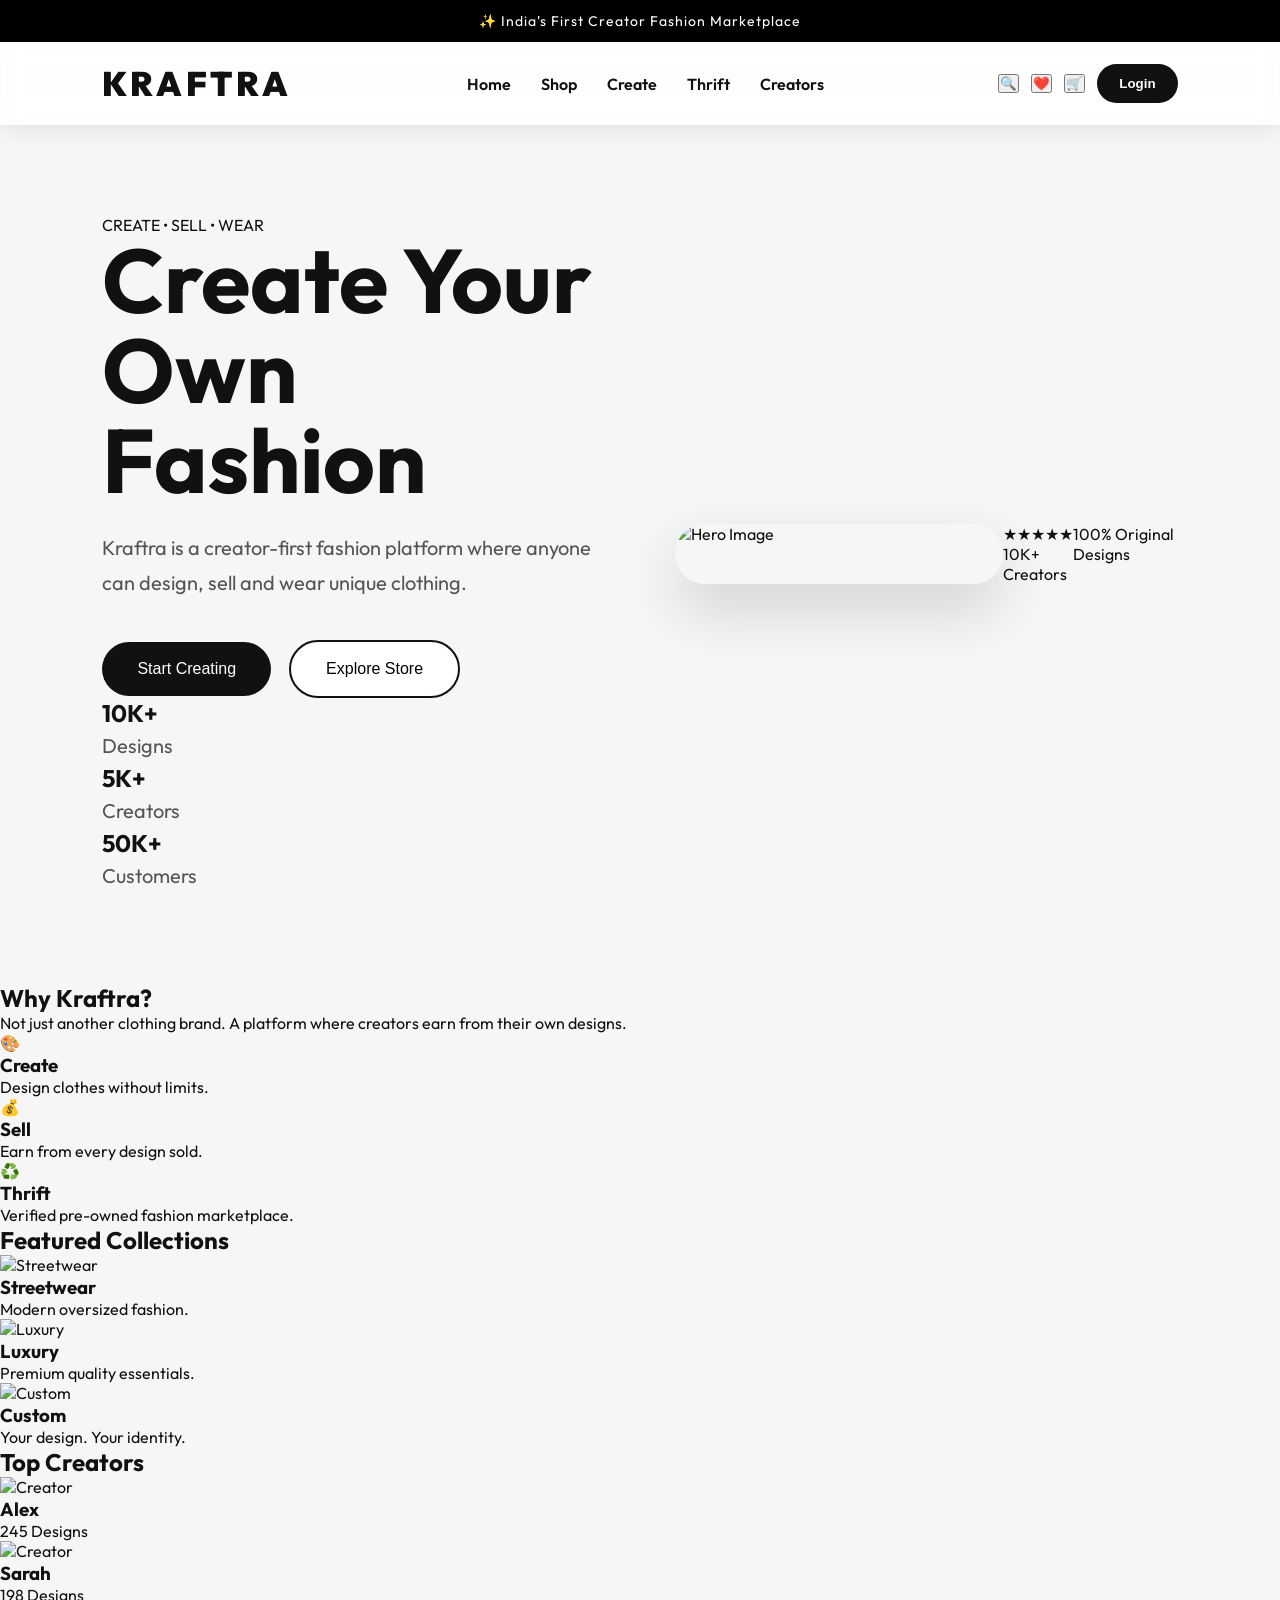
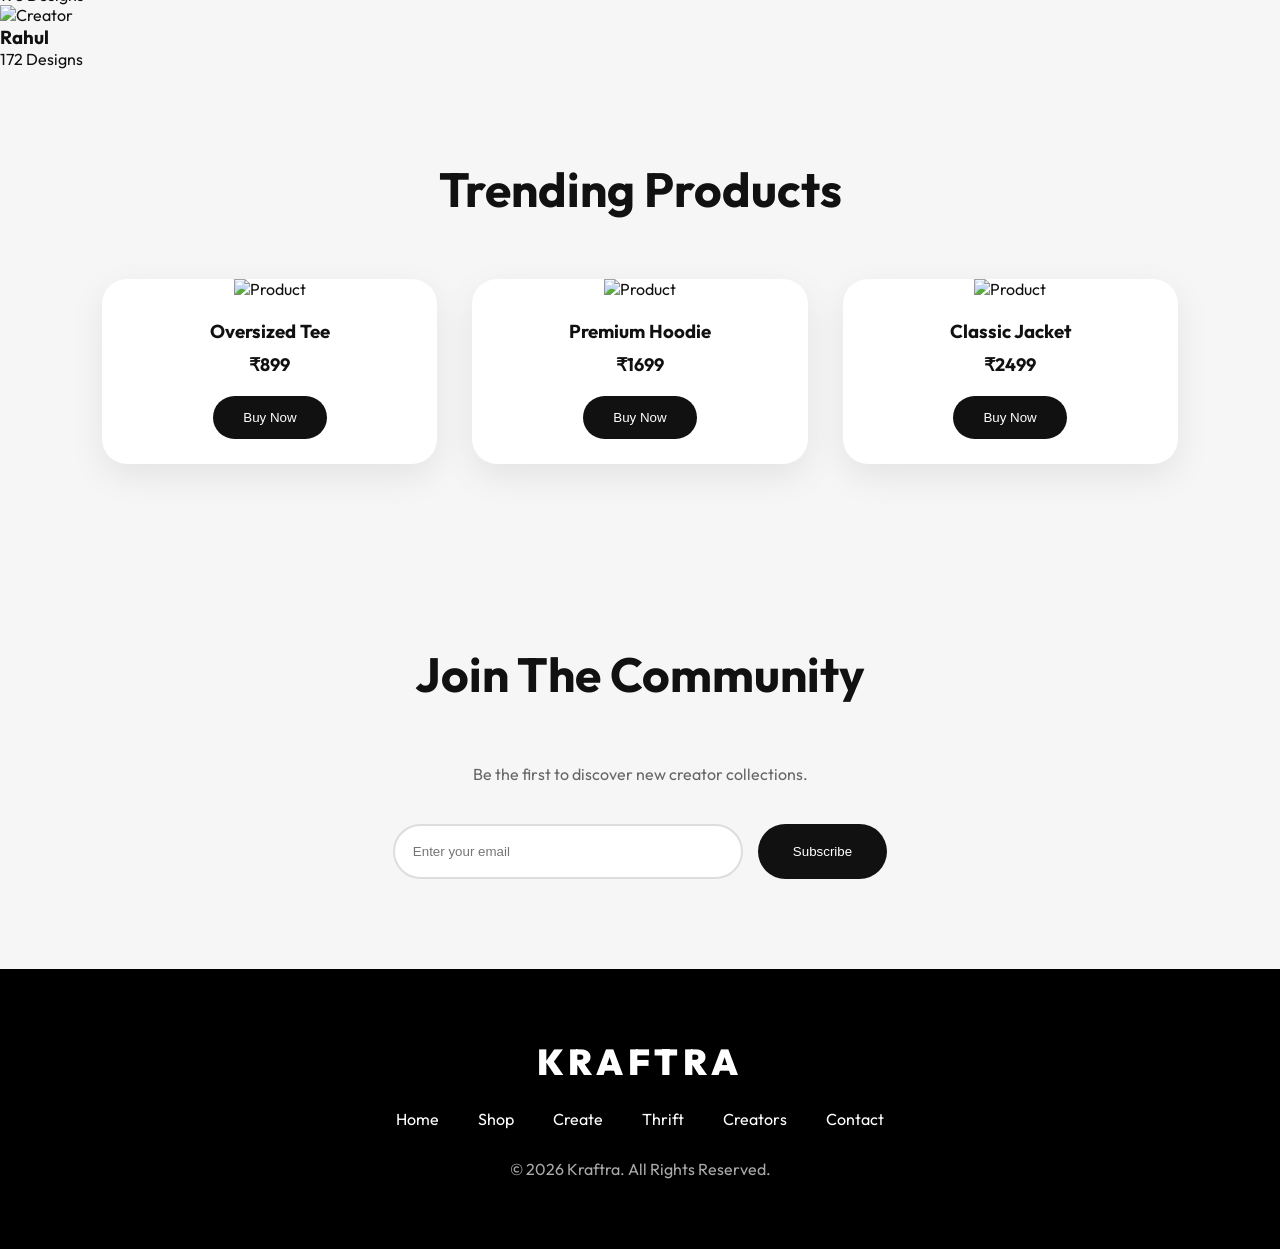
==== commit 7fef66b7: "Update index.html" ====
--- a/index.html
+++ b/index.html
@@ -23,7 +23,7 @@
 
 <div class="top-bar">
 
-🚚 Free Shipping Above ₹999 • 100% Secure Payments • Made For Creators
+✨ India's First Creator Fashion Marketplace
 
 </div>
 
@@ -37,9 +37,9 @@
 
 <nav>
 
-<a href="#">Home</a>
-
-<a href="#">Shop</a>
+<a href="index.html">Home</a>
+
+<a href="shop.html">Shop</a>
 
 <a href="#">Create</a>
 
@@ -47,17 +47,21 @@
 
 <a href="#">Creators</a>
 
-<a href="#">About</a>
-
 </nav>
 
 <div class="nav-buttons">
 
-<button class="search-btn">🔍</button>
-
-<button class="cart-btn">🛒</button>
-
-<button class="login-btn">Login</button>
+<button class="icon-btn">🔍</button>
+
+<button class="icon-btn">❤️</button>
+
+<button class="icon-btn">🛒</button>
+
+<button class="login-btn">
+
+Login
+
+</button>
 
 </div>
 
@@ -67,25 +71,23 @@
 
 <div class="hero-left">
 
-<span class="tag">
-
-India's Creator Fashion Platform
+<span class="hero-tag">
+
+CREATE • SELL • WEAR
 
 </span>
 
 <h1>
 
-Create.<br>
-
-Wear.<br>
-
-Repeat.
+Create Your
+
+Own Fashion
 
 </h1>
 
 <p>
 
-Design your own fashion, sell your creativity and discover clothing that nobody else owns.
+Kraftra is a creator-first fashion platform where anyone can design, sell and wear unique clothing.
 
 </p>
 
@@ -93,109 +95,216 @@
 
 <button>
 
-Explore Collection
+Start Creating
 
 </button>
 
 <button class="secondary-btn">
 
-Start Creating
+Explore Store
 
 </button>
 
 </div>
 
+<div class="hero-stats">
+
+<div>
+
+<h2>10K+</h2>
+
+<p>Designs</p>
+
+</div>
+
+<div>
+
+<h2>5K+</h2>
+
+<p>Creators</p>
+
+</div>
+
+<div>
+
+<h2>50K+</h2>
+
+<p>Customers</p>
+
+</div>
+
+</div>
+
 </div>
 
 <div class="hero-right">
 
-<img src="https://images.unsplash.com/photo-1529139574466-a303027c1d8b?w=900" alt="Fashion">
-
-</div>
-
-</section>
-
-<section class="stats">
-
-<div class="stat">
-
-<h2>10K+</h2>
-
-<p>Designs</p>
-
-</div>
-
-<div class="stat">
-
-<h2>5K+</h2>
-
-<p>Creators</p>
-
-</div>
-
-<div class="stat">
-
-<h2>50K+</h2>
-
-<p>Customers</p>
-
-</div>
-
-<div class="stat">
-
-<h2>4.9★</h2>
-
-<p>Rating</p>
-
-</div>
-
-</section>
-
-<section class="categories">
+<img src="images/hero.png" alt="Hero Image">
+
+<div class="floating-card card-one">
+
+★★★★★
+
+<br>
+
+10K+ Creators
+
+</div>
+
+<div class="floating-card card-two">
+
+100% Original Designs
+
+</div>
+
+</div>
+
+</section>
+
+<section class="brand">
 
 <h2>
 
-Explore Categories
+Why Kraftra?
 
 </h2>
 
-<div class="category-grid">
-
-<div class="card">
+<p>
+
+Not just another clothing brand.
+
+A platform where creators earn from their own designs.
+
+</p>
+
+<div class="brand-grid">
+
+<div class="brand-card">
+
+🎨
+
+<h3>Create</h3>
+
+<p>
+
+Design clothes without limits.
+
+</p>
+
+</div>
+
+<div class="brand-card">
+
+💰
+
+<h3>Sell</h3>
+
+<p>
+
+Earn from every design sold.
+
+</p>
+
+</div>
+
+<div class="brand-card">
+
+♻️
+
+<h3>Thrift</h3>
+
+<p>
+
+Verified pre-owned fashion marketplace.
+
+</p>
+
+</div>
+
+</div>
+
+</section>
+
+<section class="featured">
+
+<h2>Featured Collections</h2>
+
+<div class="featured-grid">
+
+<div class="featured-card">
+
+<img src="images/collection1.png" alt="Streetwear">
 
 <h3>Streetwear</h3>
 
-<p>Urban Collection</p>
-
-</div>
-
-<div class="card">
+<p>Modern oversized fashion.</p>
+
+</div>
+
+<div class="featured-card">
+
+<img src="images/collection2.png" alt="Luxury">
 
 <h3>Luxury</h3>
 
-<p>Premium Fashion</p>
-
-</div>
-
-<div class="card">
-
-<h3>Oversized</h3>
-
-<p>Trending Style</p>
-
-</div>
-
-<div class="card">
+<p>Premium quality essentials.</p>
+
+</div>
+
+<div class="featured-card">
+
+<img src="images/collection3.png" alt="Custom">
 
 <h3>Custom</h3>
 
-<p>Create Yourself</p>
-
-</div>
-
-</div>
-
-</section>
+<p>Your design. Your identity.</p>
+
+</div>
+
+</div>
+
+</section>
+
+<section class="creators">
+
+<h2>Top Creators</h2>
+
+<div class="creator-grid">
+
+<div class="creator-card">
+
+<img src="images/creator1.png" alt="Creator">
+
+<h3>Alex</h3>
+
+<p>245 Designs</p>
+
+</div>
+
+<div class="creator-card">
+
+<img src="images/creator2.png" alt="Creator">
+
+<h3>Sarah</h3>
+
+<p>198 Designs</p>
+
+</div>
+
+<div class="creator-card">
+
+<img src="images/creator3.png" alt="Creator">
+
+<h3>Rahul</h3>
+
+<p>172 Designs</p>
+
+</div>
+
+</div>
+
+</section>
+
 <section class="products">
 
 <h2>Trending Products</h2>
@@ -204,9 +313,9 @@
 
 <div class="product">
 
-<img src="https://images.unsplash.com/photo-1521572163474-6864f9cf17ab?w=700" alt="T-Shirt">
-
-<h3>Premium Oversized Tee</h3>
+<img src="images/product1.png" alt="Product">
+
+<h3>Oversized Tee</h3>
 
 <p>₹899</p>
 
@@ -216,11 +325,11 @@
 
 <div class="product">
 
-<img src="https://images.unsplash.com/photo-1503342217505-b0a15ec3261c?w=700" alt="Hoodie">
-
-<h3>Luxury Hoodie</h3>
-
-<p>₹1,699</p>
+<img src="images/product2.png" alt="Product">
+
+<h3>Premium Hoodie</h3>
+
+<p>₹1699</p>
 
 <button>Buy Now</button>
 
@@ -228,11 +337,11 @@
 
 <div class="product">
 
-<img src="https://images.unsplash.com/photo-1496747611176-843222e1e57c?w=700" alt="Jacket">
+<img src="images/product3.png" alt="Product">
 
 <h3>Classic Jacket</h3>
 
-<p>₹2,499</p>
+<p>₹2499</p>
 
 <button>Buy Now</button>
 
@@ -242,85 +351,19 @@
 
 </section>
 
-<section class="creator">
-
-<h2>Become a Creator</h2>
-
-<p>
-
-Upload your own designs, build your audience and earn from every sale.
-
-</p>
-
-<button>Start Selling</button>
-
-</section>
-
-<section class="reviews">
-
-<h2>What People Say</h2>
-
-<div class="review-grid">
-
-<div class="review">
-
-⭐⭐⭐⭐⭐
-
-<p>
-
-Amazing quality and unique designs.
-
-</p>
-
-<h4>- Rahul</h4>
-
-</div>
-
-<div class="review">
-
-⭐⭐⭐⭐⭐
-
-<p>
-
-Finally a platform where creators can sell easily.
-
-</p>
-
-<h4>- Aditi</h4>
-
-</div>
-
-<div class="review">
-
-⭐⭐⭐⭐⭐
-
-<p>
-
-Loved the experience and premium feel.
-
-</p>
-
-<h4>- Aman</h4>
-
-</div>
-
-</div>
-
-</section>
-
 <section class="newsletter">
 
-<h2>Stay Updated</h2>
-
-<p>
-
-Get notified about new drops and exclusive creator collections.
+<h2>Join The Community</h2>
+
+<p>
+
+Be the first to discover new creator collections.
 
 </p>
 
 <div class="newsletter-box">
 
-<input type="email" placeholder="Enter your Email">
+<input type="email" placeholder="Enter your email">
 
 <button>Subscribe</button>
 
@@ -338,9 +381,9 @@
 
 <div class="footer-links">
 
-<a href="#">Home</a>
-
-<a href="#">Shop</a>
+<a href="index.html">Home</a>
+
+<a href="shop.html">Shop</a>
 
 <a href="#">Create</a>
 
@@ -348,8 +391,6 @@
 
 <a href="#">Creators</a>
 
-<a href="#">About</a>
-
 <a href="#">Contact</a>
 
 </div>
@@ -366,4 +407,4 @@
 
 </body>
 
-</html>
+</html> 
--- a/style.css
+++ b/style.css
@@ -6,11 +6,12 @@
 
 body{
 font-family:'Outfit',sans-serif;
-background:#f8f8f8;
+background:#f6f6f6;
 color:#111;
-}
-
-.announcement{
+overflow-x:hidden;
+}
+
+.top-bar{
 background:#000;
 color:#fff;
 text-align:center;
@@ -24,52 +25,75 @@
 justify-content:space-between;
 align-items:center;
 padding:20px 8%;
-background:#111;
+background:rgba(255,255,255,.9);
+backdrop-filter:blur(12px);
 position:sticky;
 top:0;
 z-index:1000;
+box-shadow:0 5px 20px rgba(0,0,0,.08);
 }
 
 .logo{
-color:#fff;
-font-size:32px;
-font-weight:800;
-letter-spacing:3px;
+font-size:34px;
+font-weight:900;
+letter-spacing:4px;
+cursor:pointer;
+transition:.4s;
+}
+
+.logo:hover{
+letter-spacing:7px;
+}
+
+nav{
+display:flex;
+gap:30px;
 }
 
 nav a{
-color:#fff;
 text-decoration:none;
-margin:0 15px;
-font-weight:500;
-transition:.3s;
-}
-
-nav a:hover{
-color:#cfcfcf;
-}
-
-.login-btn{
-background:#fff;
 color:#111;
-padding:12px 28px;
-border:none;
-border-radius:40px;
-cursor:pointer;
 font-weight:600;
 transition:.3s;
 }
 
-.login-btn:hover{
-transform:scale(1.05);
+nav a:hover{
+color:#777;
+}
+
+.nav-buttons{
+display:flex;
+gap:12px;
+align-items:center;
+}
+
+.search-btn,
+.cart-btn,
+.login-btn{
+padding:12px 22px;
+border:none;
+border-radius:50px;
+cursor:pointer;
+font-weight:600;
+transition:.3s;
+}
+
+.search-btn,
+.cart-btn{
+background:#eee;
+}
+
+.login-btn{
+background:#111;
+color:#fff;
 }
 
 .hero{
 display:flex;
+align-items:center;
 justify-content:space-between;
-align-items:center;
-padding:80px 8%;
-gap:60px;
+padding:90px 8%;
+gap:70px;
 min-height:90vh;
 }
 
@@ -77,43 +101,51 @@
 flex:1;
 }
 
+.tag{
+display:inline-block;
+padding:10px 20px;
+background:#111;
+color:#fff;
+border-radius:50px;
+margin-bottom:25px;
+font-size:14px;
+}
+
 .hero-left h1{
-font-size:80px;
+font-size:90px;
 line-height:1;
 margin-bottom:25px;
 }
 
 .hero-left p{
 font-size:20px;
-line-height:34px;
+line-height:35px;
 color:#555;
 max-width:600px;
 }
 
 .hero-buttons{
-margin-top:35px;
+margin-top:40px;
 }
 
 .hero-buttons button{
-padding:16px 34px;
-border:none;
-border-radius:40px;
-background:#111;
-color:#fff;
+padding:18px 35px;
+border:none;
+border-radius:50px;
 cursor:pointer;
 font-size:16px;
 margin-right:15px;
 transition:.3s;
 }
 
+.hero-buttons button:first-child{
+background:#111;
+color:#fff;
+}
+
 .secondary-btn{
-background:#fff!important;
-color:#111!important;
-border:2px solid #111!important;
-}
-
-.hero-buttons button:hover{
-transform:translateY(-4px);
+background:#fff;
+border:2px solid #111 !important;
 }
 
 .hero-right{
@@ -124,81 +156,109 @@
 
 .hero-right img{
 width:100%;
-max-width:500px;
-border-radius:25px;
-box-shadow:0 20px 50px rgba(0,0,0,.2);
-}
-.categories{
-padding:80px 8%;
+max-width:550px;
+border-radius:30px;
+box-shadow:0 25px 60px rgba(0,0,0,.15);
+animation:float 5s ease-in-out infinite;
+}
+
+@keyframes float{
+
+0%{transform:translateY(0);}
+
+50%{transform:translateY(-18px);}
+
+100%{transform:translateY(0);}
+
+}
+
+.stats{
+display:grid;
+grid-template-columns:repeat(4,1fr);
+padding:60px 8%;
 background:#fff;
+text-align:center;
+}
+
+.stat h2{
+font-size:42px;
+margin-bottom:10px;
+}
+
+.stat p{
+color:#666;
+}
+.categories,
+.products,
+.creator,
+.reviews,
+.newsletter{
+padding:90px 8%;
 }
 
 .categories h2,
 .products h2,
-.why h2,
+.creator h2,
+.reviews h2,
 .newsletter h2{
-font-size:42px;
-text-align:center;
-margin-bottom:50px;
+font-size:48px;
+text-align:center;
+margin-bottom:60px;
 }
 
 .category-grid{
 display:grid;
 grid-template-columns:repeat(4,1fr);
-gap:25px;
+gap:30px;
 }
 
 .card{
-background:#f5f5f5;
-padding:40px 25px;
-border-radius:20px;
-text-align:center;
-transition:.3s;
+background:#fff;
+padding:40px 30px;
+border-radius:25px;
+text-align:center;
+box-shadow:0 10px 30px rgba(0,0,0,.08);
+transition:.35s;
 cursor:pointer;
 }
 
 .card:hover{
-transform:translateY(-10px);
-box-shadow:0 15px 35px rgba(0,0,0,.12);
+transform:translateY(-15px);
+box-shadow:0 20px 50px rgba(0,0,0,.15);
 }
 
 .card h3{
-margin-bottom:12px;
 font-size:24px;
+margin-bottom:15px;
 }
 
 .card p{
 color:#666;
-}
-
-.products{
-padding:80px 8%;
-background:#f8f8f8;
 }
 
 .product-grid{
 display:grid;
 grid-template-columns:repeat(3,1fr);
-gap:30px;
+gap:35px;
 }
 
 .product{
 background:#fff;
-border-radius:20px;
+border-radius:25px;
 overflow:hidden;
-text-align:center;
-padding-bottom:25px;
-box-shadow:0 10px 30px rgba(0,0,0,.08);
-transition:.3s;
+box-shadow:0 12px 35px rgba(0,0,0,.08);
+transition:.35s;
+text-align:center;
 }
 
 .product:hover{
-transform:translateY(-10px);
+transform:translateY(-15px);
+box-shadow:0 20px 50px rgba(0,0,0,.18);
 }
 
 .product img{
 width:100%;
-height:320px;
+height:350px;
 object-fit:cover;
 }
 
@@ -207,48 +267,71 @@
 }
 
 .product p{
+font-size:18px;
+font-weight:700;
 margin-bottom:20px;
-font-size:18px;
-font-weight:600;
 }
 
 .product button{
-padding:14px 28px;
-background:#111;
-color:#fff;
-border:none;
-border-radius:30px;
-cursor:pointer;
-}
-
-.why{
-padding:80px 8%;
+padding:14px 30px;
+margin-bottom:25px;
+background:#111;
+color:#fff;
+border:none;
+border-radius:40px;
+cursor:pointer;
+}
+
+.creator{
+background:#111;
+color:#fff;
+text-align:center;
+border-radius:40px;
+margin:80px 8%;
+}
+
+.creator p{
+max-width:700px;
+margin:25px auto;
+line-height:34px;
+color:#ddd;
+}
+
+.creator button{
+padding:18px 35px;
+border:none;
+border-radius:40px;
 background:#fff;
-}
-
-.why-grid{
+cursor:pointer;
+font-weight:700;
+}
+
+.review-grid{
 display:grid;
 grid-template-columns:repeat(3,1fr);
 gap:30px;
 }
 
-.why-card{
-background:#f5f5f5;
+.review{
+background:#fff;
 padding:35px;
-border-radius:20px;
-text-align:center;
+border-radius:25px;
+box-shadow:0 10px 30px rgba(0,0,0,.08);
+line-height:30px;
+}
+
+.review h4{
+margin-top:20px;
 }
 
 .newsletter{
-padding:80px 8%;
-background:#111;
-color:#fff;
 text-align:center;
 }
 
 .newsletter p{
-margin:20px 0 35px;
-color:#ccc;
+margin:20px auto 40px;
+max-width:650px;
+color:#666;
 }
 
 .newsletter-box{
@@ -259,59 +342,62 @@
 }
 
 .newsletter-box input{
-padding:16px;
-width:320px;
-border:none;
-border-radius:40px;
+width:350px;
+padding:18px;
+border:2px solid #ddd;
+border-radius:50px;
 outline:none;
 }
 
 .newsletter-box button{
-padding:16px 30px;
-border:none;
-border-radius:40px;
-background:#fff;
-color:#111;
-cursor:pointer;
-font-weight:600;
+padding:18px 35px;
+border:none;
+border-radius:50px;
+background:#111;
+color:#fff;
+cursor:pointer;
 }
 
 footer{
 background:#000;
 color:#fff;
-padding:60px 8%;
+padding:70px 8%;
 text-align:center;
 }
 
 .footer-logo{
-font-size:34px;
-font-weight:800;
-letter-spacing:3px;
+font-size:36px;
+font-weight:900;
+letter-spacing:5px;
 margin-bottom:25px;
 }
 
 .footer-links{
-margin-bottom:25px;
+margin-bottom:30px;
 }
 
 .footer-links a{
 color:#fff;
 text-decoration:none;
-margin:0 15px;
+margin:0 18px;
+}
+
+footer p{
+color:#aaa;
 }
 
 @media(max-width:900px){
 
 header{
+flex-direction:column;
 padding:20px;
-flex-direction:column;
 gap:20px;
 }
 
 nav{
-display:flex;
 flex-wrap:wrap;
 justify-content:center;
+gap:15px;
 }
 
 .hero{
@@ -320,88 +406,231 @@
 }
 
 .hero-left h1{
-font-size:55px;
-}
-
+font-size:58px;
+}
+
+.stats,
 .category-grid,
 .product-grid,
-.why-grid{
+.review-grid{
 grid-template-columns:1fr;
 }
 
 .hero-right img{
-max-width:350px;
-}
-
-}
-section{
-opacity:0;
-transform:translateY(80px);
-transition:1s;
-}
-
-.show{
-opacity:1;
-transform:translateY(0);
-}
-/* ===== Kraftra Premium Animations ===== */
-
-.logo{
-    transition:0.3s;
-    cursor:pointer;
-}
-
-.logo:hover{
-    transform:scale(1.08);
-    letter-spacing:5px;
-}
-
-.hero-right img{
-    animation:float 5s ease-in-out infinite;
-}
-
-@keyframes float{
-    0%{
-        transform:translateY(0px);
-    }
-    50%{
-        transform:translateY(-20px);
-    }
-    100%{
-        transform:translateY(0px);
-    }
-}
-
-.card{
-    transition:0.4s;
-}
-
-.card:hover{
-    transform:translateY(-15px) scale(1.04);
-    box-shadow:0 25px 45px rgba(0,0,0,.18);
-}
-
-.product{
-    transition:0.4s;
-}
-
-.product:hover{
-    transform:translateY(-15px) scale(1.03);
-    box-shadow:0 25px 50px rgba(0,0,0,.2);
-}
-
-button{
-    transition:0.35s;
-}
-
-button:hover{
-    transform:translateY(-4px);
-}
-
-.login-btn:hover{
-    background:#e8e8e8;
-}
-
-nav a:hover{
-    color:white;
-}
+max-width:360px;
+}
+
+.creator{
+margin:40px 20px;
+border-radius:25px;
+}
+
+.footer-links a{
+display:inline-block;
+margin:8px;
+}
+
+}
+/* ===========================
+   SHOP PAGE
+=========================== */
+
+.shop-hero{
+
+padding:100px 8%;
+
+text-align:center;
+
+background:linear-gradient(135deg,#111,#333);
+
+color:white;
+
+}
+
+.shop-hero h1{
+
+font-size:70px;
+
+margin-bottom:20px;
+
+}
+
+.shop-hero p{
+
+font-size:22px;
+
+color:#ddd;
+
+max-width:700px;
+
+margin:auto;
+
+line-height:35px;
+
+}
+
+.shop-hero input{
+
+margin-top:40px;
+
+width:420px;
+
+max-width:90%;
+
+padding:18px;
+
+border:none;
+
+border-radius:50px;
+
+font-size:16px;
+
+outline:none;
+
+}
+
+.filters{
+
+display:flex;
+
+justify-content:center;
+
+flex-wrap:wrap;
+
+gap:15px;
+
+padding:50px 8%;
+
+background:white;
+
+}
+
+.filters button{
+
+padding:14px 28px;
+
+border:none;
+
+border-radius:40px;
+
+background:#eee;
+
+cursor:pointer;
+
+transition:.3s;
+
+font-weight:600;
+
+}
+
+.filters button:hover{
+
+background:#111;
+
+color:white;
+
+}
+
+.shop-products{
+
+padding:80px 8%;
+
+background:#f6f6f6;
+
+}
+
+.shop-products .product-grid{
+
+display:grid;
+
+grid-template-columns:repeat(3,1fr);
+
+gap:35px;
+
+}
+
+.shop-products .product{
+
+background:white;
+
+border-radius:25px;
+
+overflow:hidden;
+
+text-align:center;
+
+box-shadow:0 12px 30px rgba(0,0,0,.08);
+
+transition:.35s;
+
+}
+
+.shop-products .product:hover{
+
+transform:translateY(-12px);
+
+box-shadow:0 25px 45px rgba(0,0,0,.15);
+
+}
+
+.shop-products img{
+
+width:100%;
+
+height:340px;
+
+object-fit:cover;
+
+}
+
+.shop-products h3{
+
+margin:20px 0 10px;
+
+font-size:24px;
+
+}
+
+.shop-products p{
+
+font-size:18px;
+
+font-weight:700;
+
+margin-bottom:20px;
+
+}
+
+.shop-products button{
+
+margin-bottom:25px;
+
+padding:15px 28px;
+
+background:#111;
+
+color:white;
+
+border:none;
+
+border-radius:40px;
+
+cursor:pointer;
+
+}
+
+@media(max-width:900px){
+
+.shop-hero h1{
+
+font-size:50px;
+
+}
+
+.shop-products .product-grid{
+
+grid-template-columns:1fr;
+
+}
+
+}
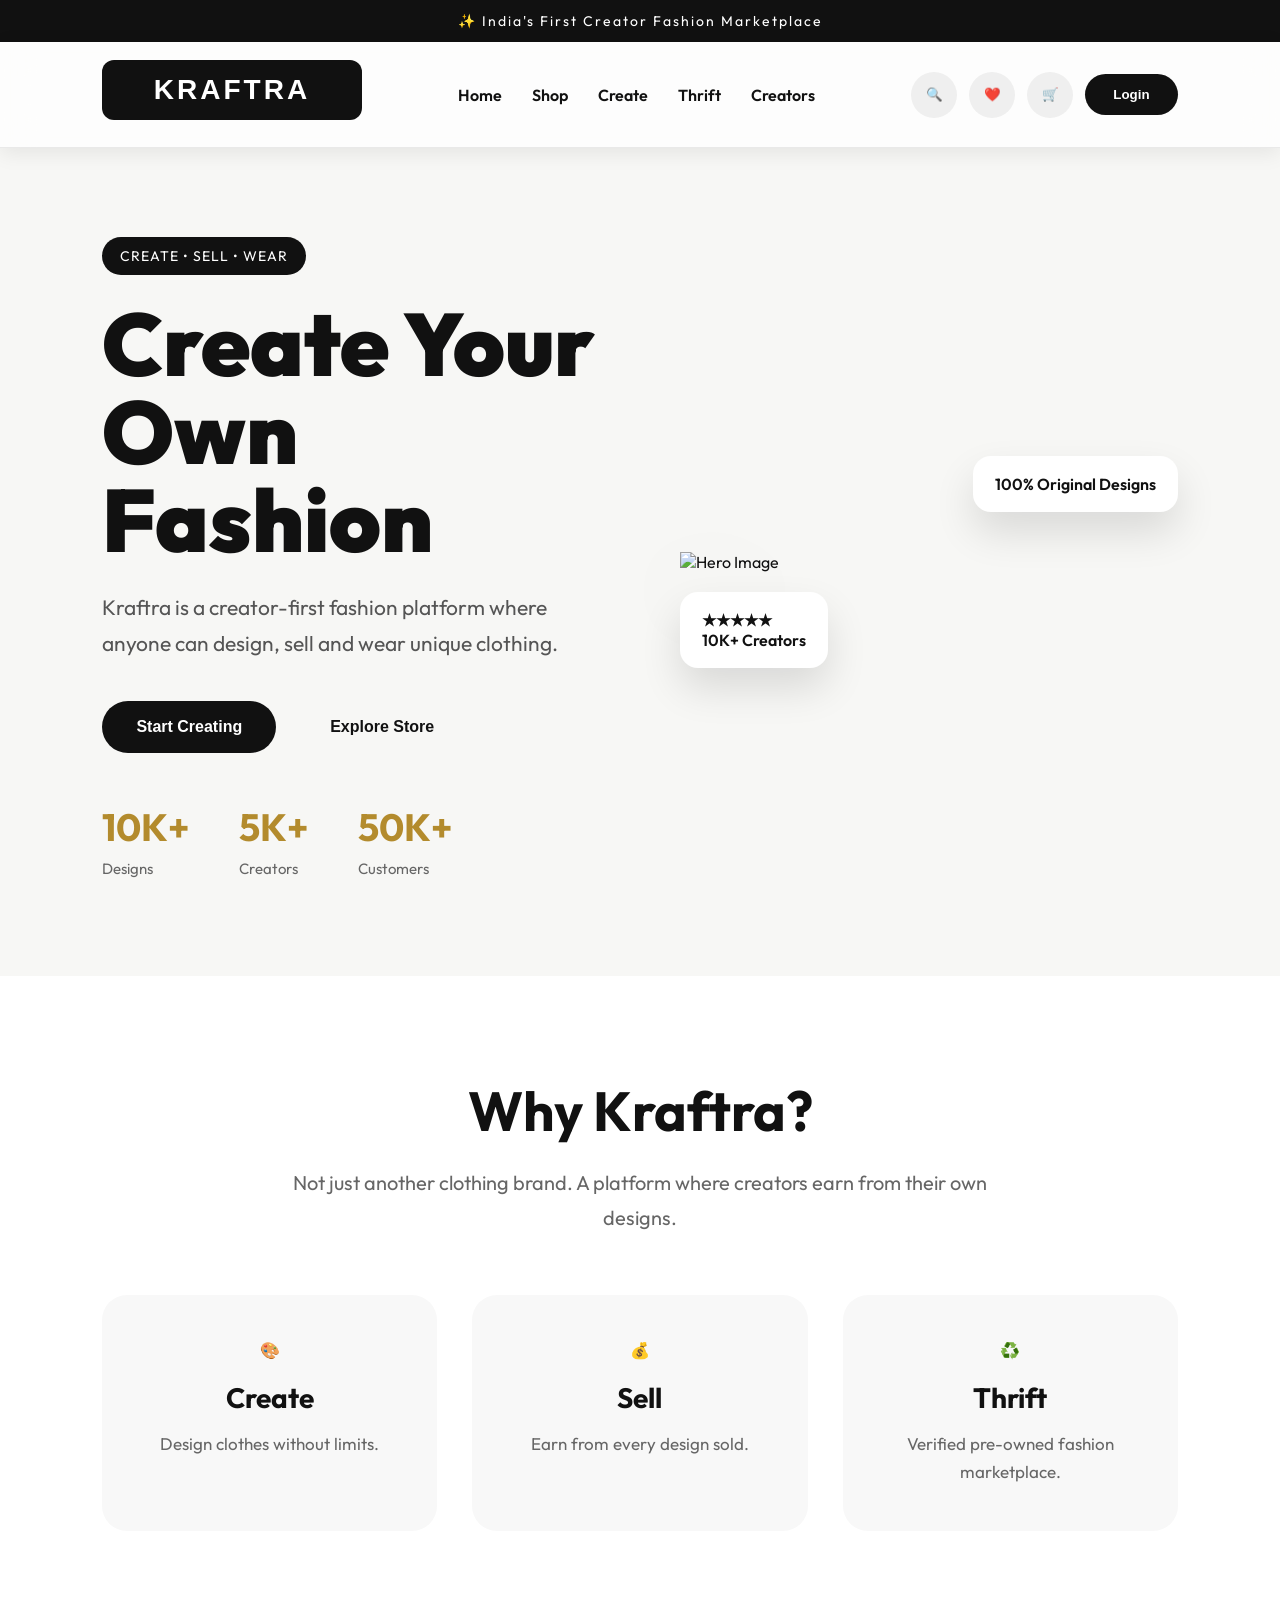
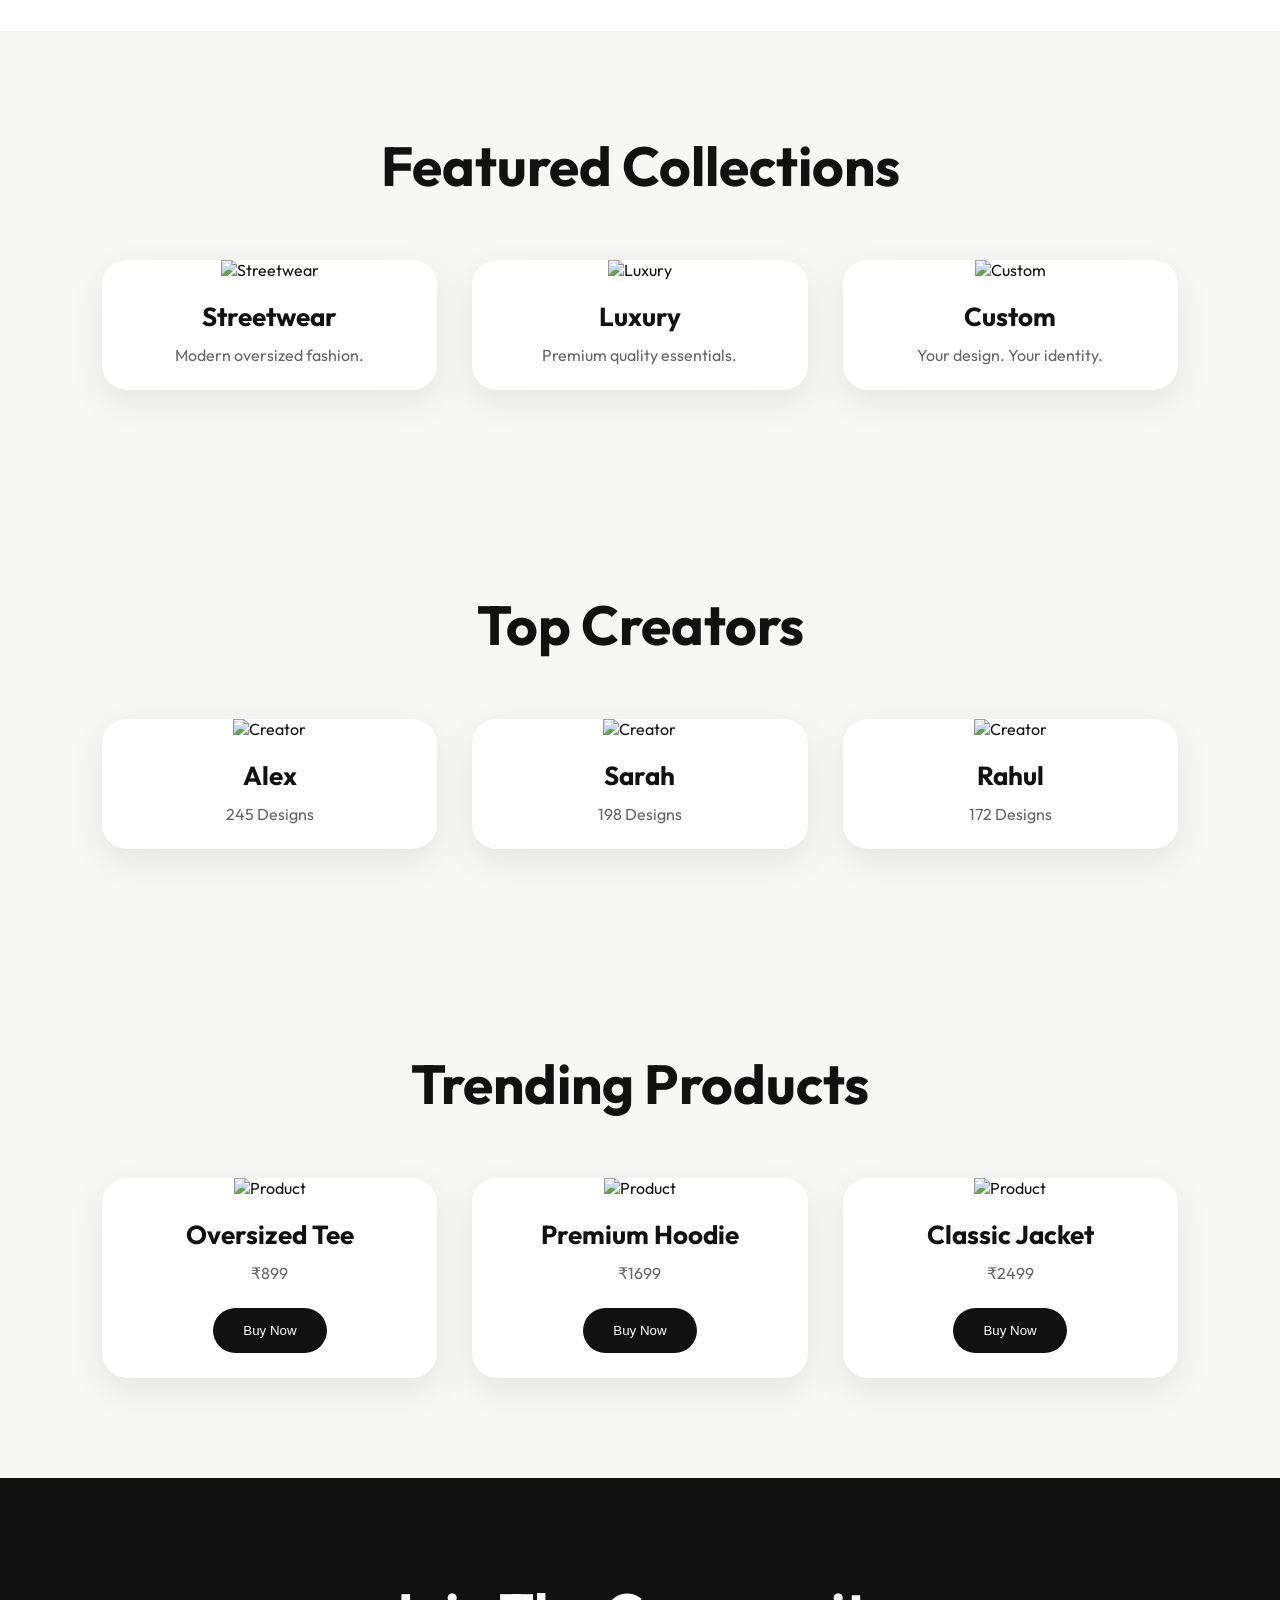
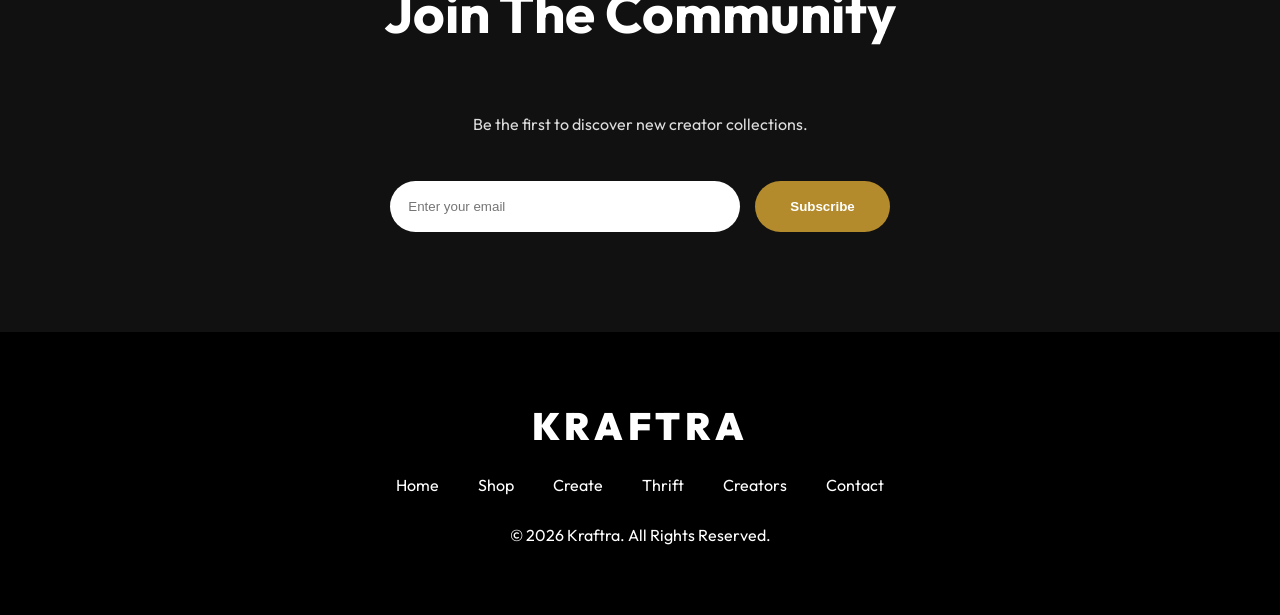
==== commit 8e8b22c4: "Update index.html" ====
--- a/index.html
+++ b/index.html
@@ -30,12 +30,354 @@
 <header>
 
 <div class="logo">
+<img src="images/logo/logo.svg" alt="Kraftra Logo">
+</div>
+
+<nav>
+
+<a href="index.html">Home</a>
+
+<a href="shop.html">Shop</a>
+
+<a href="#">Create</a>
+
+<a href="#">Thrift</a>
+
+<a href="#">Creators</a>
+
+</nav>
+
+<div class="nav-buttons">
+
+<button class="icon-btn">🔍</button>
+
+<button class="icon-btn">❤️</button>
+
+<button class="icon-btn">🛒</button>
+
+<button class="login-btn">
+
+Login
+
+</button>
+
+</div>
+
+</header>
+
+<section class="hero">
+
+<div class="hero-left">
+
+<span class="hero-tag">
+
+CREATE • SELL • WEAR
+
+</span>
+
+<h1>
+
+Create Your
+
+Own Fashion
+
+</h1>
+
+<p>
+
+Kraftra is a creator-first fashion platform where anyone can design, sell and wear unique clothing.
+
+</p>
+
+<div class="hero-buttons">
+
+<button>
+
+Start Creating
+
+</button>
+
+<button class="secondary-btn">
+
+Explore Store
+
+</button>
+
+</div>
+
+<div class="hero-stats">
+
+<div>
+
+<h2>10K+</h2>
+
+<p>Designs</p>
+
+</div>
+
+<div>
+
+<h2>5K+</h2>
+
+<p>Creators</p>
+
+</div>
+
+<div>
+
+<h2>50K+</h2>
+
+<p>Customers</p>
+
+</div>
+
+</div>
+
+</div>
+
+<div class="hero-right">
+
+<img src="images/hero.png" alt="Hero Image">
+
+<div class="floating-card card-one">
+
+★★★★★
+
+<br>
+
+10K+ Creators
+
+</div>
+
+<div class="floating-card card-two">
+
+100% Original Designs
+
+</div>
+
+</div>
+
+</section>
+
+<section class="brand">
+
+<h2>
+
+Why Kraftra?
+
+</h2>
+
+<p>
+
+Not just another clothing brand.
+
+A platform where creators earn from their own designs.
+
+</p>
+
+<div class="brand-grid">
+
+<div class="brand-card">
+
+🎨
+
+<h3>Create</h3>
+
+<p>
+
+Design clothes without limits.
+
+</p>
+
+</div>
+
+<div class="brand-card">
+
+💰
+
+<h3>Sell</h3>
+
+<p>
+
+Earn from every design sold.
+
+</p>
+
+</div>
+
+<div class="brand-card">
+
+♻️
+
+<h3>Thrift</h3>
+
+<p>
+
+Verified pre-owned fashion marketplace.
+
+</p>
+
+</div>
+
+</div>
+
+</section>
+
+<section class="featured">
+
+<h2>Featured Collections</h2>
+
+<div class="featured-grid">
+
+<div class="featured-card">
+
+<img src="images/collection1.png" alt="Streetwear">
+
+<h3>Streetwear</h3>
+
+<p>Modern oversized fashion.</p>
+
+</div>
+
+<div class="featured-card">
+
+<img src="images/collection2.png" alt="Luxury">
+
+<h3>Luxury</h3>
+
+<p>Premium quality essentials.</p>
+
+</div>
+
+<div class="featured-card">
+
+<img src="images/collection3.png" alt="Custom">
+
+<h3>Custom</h3>
+
+<p>Your design. Your identity.</p>
+
+</div>
+
+</div>
+
+</section>
+
+<section class="creators">
+
+<h2>Top Creators</h2>
+
+<div class="creator-grid">
+
+<div class="creator-card">
+
+<img src="images/creator1.png" alt="Creator">
+
+<h3>Alex</h3>
+
+<p>245 Designs</p>
+
+</div>
+
+<div class="creator-card">
+
+<img src="images/creator2.png" alt="Creator">
+
+<h3>Sarah</h3>
+
+<p>198 Designs</p>
+
+</div>
+
+<div class="creator-card">
+
+<img src="images/creator3.png" alt="Creator">
+
+<h3>Rahul</h3>
+
+<p>172 Designs</p>
+
+</div>
+
+</div>
+
+</section>
+
+<section class="products">
+
+<h2>Trending Products</h2>
+
+<div class="product-grid">
+
+<div class="product">
+
+<img src="images/product1.png" alt="Product">
+
+<h3>Oversized Tee</h3>
+
+<p>₹899</p>
+
+<button>Buy Now</button>
+
+</div>
+
+<div class="product">
+
+<img src="images/product2.png" alt="Product">
+
+<h3>Premium Hoodie</h3>
+
+<p>₹1699</p>
+
+<button>Buy Now</button>
+
+</div>
+
+<div class="product">
+
+<img src="images/product3.png" alt="Product">
+
+<h3>Classic Jacket</h3>
+
+<p>₹2499</p>
+
+<button>Buy Now</button>
+
+</div>
+
+</div>
+
+</section>
+
+<section class="newsletter">
+
+<h2>Join The Community</h2>
+
+<p>
+
+Be the first to discover new creator collections.
+
+</p>
+
+<div class="newsletter-box">
+
+<input type="email" placeholder="Enter your email">
+
+<button>Subscribe</button>
+
+</div>
+
+</section>
+
+<footer>
+
+<div class="footer-logo">
 
 KRAFTRA
 
 </div>
 
-<nav>
+<div class="footer-links">
 
 <a href="index.html">Home</a>
 
@@ -47,350 +389,6 @@
 
 <a href="#">Creators</a>
 
-</nav>
-
-<div class="nav-buttons">
-
-<button class="icon-btn">🔍</button>
-
-<button class="icon-btn">❤️</button>
-
-<button class="icon-btn">🛒</button>
-
-<button class="login-btn">
-
-Login
-
-</button>
-
-</div>
-
-</header>
-
-<section class="hero">
-
-<div class="hero-left">
-
-<span class="hero-tag">
-
-CREATE • SELL • WEAR
-
-</span>
-
-<h1>
-
-Create Your
-
-Own Fashion
-
-</h1>
-
-<p>
-
-Kraftra is a creator-first fashion platform where anyone can design, sell and wear unique clothing.
-
-</p>
-
-<div class="hero-buttons">
-
-<button>
-
-Start Creating
-
-</button>
-
-<button class="secondary-btn">
-
-Explore Store
-
-</button>
-
-</div>
-
-<div class="hero-stats">
-
-<div>
-
-<h2>10K+</h2>
-
-<p>Designs</p>
-
-</div>
-
-<div>
-
-<h2>5K+</h2>
-
-<p>Creators</p>
-
-</div>
-
-<div>
-
-<h2>50K+</h2>
-
-<p>Customers</p>
-
-</div>
-
-</div>
-
-</div>
-
-<div class="hero-right">
-
-<img src="images/hero.png" alt="Hero Image">
-
-<div class="floating-card card-one">
-
-★★★★★
-
-<br>
-
-10K+ Creators
-
-</div>
-
-<div class="floating-card card-two">
-
-100% Original Designs
-
-</div>
-
-</div>
-
-</section>
-
-<section class="brand">
-
-<h2>
-
-Why Kraftra?
-
-</h2>
-
-<p>
-
-Not just another clothing brand.
-
-A platform where creators earn from their own designs.
-
-</p>
-
-<div class="brand-grid">
-
-<div class="brand-card">
-
-🎨
-
-<h3>Create</h3>
-
-<p>
-
-Design clothes without limits.
-
-</p>
-
-</div>
-
-<div class="brand-card">
-
-💰
-
-<h3>Sell</h3>
-
-<p>
-
-Earn from every design sold.
-
-</p>
-
-</div>
-
-<div class="brand-card">
-
-♻️
-
-<h3>Thrift</h3>
-
-<p>
-
-Verified pre-owned fashion marketplace.
-
-</p>
-
-</div>
-
-</div>
-
-</section>
-
-<section class="featured">
-
-<h2>Featured Collections</h2>
-
-<div class="featured-grid">
-
-<div class="featured-card">
-
-<img src="images/collection1.png" alt="Streetwear">
-
-<h3>Streetwear</h3>
-
-<p>Modern oversized fashion.</p>
-
-</div>
-
-<div class="featured-card">
-
-<img src="images/collection2.png" alt="Luxury">
-
-<h3>Luxury</h3>
-
-<p>Premium quality essentials.</p>
-
-</div>
-
-<div class="featured-card">
-
-<img src="images/collection3.png" alt="Custom">
-
-<h3>Custom</h3>
-
-<p>Your design. Your identity.</p>
-
-</div>
-
-</div>
-
-</section>
-
-<section class="creators">
-
-<h2>Top Creators</h2>
-
-<div class="creator-grid">
-
-<div class="creator-card">
-
-<img src="images/creator1.png" alt="Creator">
-
-<h3>Alex</h3>
-
-<p>245 Designs</p>
-
-</div>
-
-<div class="creator-card">
-
-<img src="images/creator2.png" alt="Creator">
-
-<h3>Sarah</h3>
-
-<p>198 Designs</p>
-
-</div>
-
-<div class="creator-card">
-
-<img src="images/creator3.png" alt="Creator">
-
-<h3>Rahul</h3>
-
-<p>172 Designs</p>
-
-</div>
-
-</div>
-
-</section>
-
-<section class="products">
-
-<h2>Trending Products</h2>
-
-<div class="product-grid">
-
-<div class="product">
-
-<img src="images/product1.png" alt="Product">
-
-<h3>Oversized Tee</h3>
-
-<p>₹899</p>
-
-<button>Buy Now</button>
-
-</div>
-
-<div class="product">
-
-<img src="images/product2.png" alt="Product">
-
-<h3>Premium Hoodie</h3>
-
-<p>₹1699</p>
-
-<button>Buy Now</button>
-
-</div>
-
-<div class="product">
-
-<img src="images/product3.png" alt="Product">
-
-<h3>Classic Jacket</h3>
-
-<p>₹2499</p>
-
-<button>Buy Now</button>
-
-</div>
-
-</div>
-
-</section>
-
-<section class="newsletter">
-
-<h2>Join The Community</h2>
-
-<p>
-
-Be the first to discover new creator collections.
-
-</p>
-
-<div class="newsletter-box">
-
-<input type="email" placeholder="Enter your email">
-
-<button>Subscribe</button>
-
-</div>
-
-</section>
-
-<footer>
-
-<div class="footer-logo">
-
-KRAFTRA
-
-</div>
-
-<div class="footer-links">
-
-<a href="index.html">Home</a>
-
-<a href="shop.html">Shop</a>
-
-<a href="#">Create</a>
-
-<a href="#">Thrift</a>
-
-<a href="#">Creators</a>
-
 <a href="#">Contact</a>
 
 </div>
--- a/style.css
+++ b/style.css
@@ -1,3 +1,7 @@
+/* ==========================
+   KRAFTRA v3
+========================== */
+
 *{
 margin:0;
 padding:0;
@@ -6,31 +10,36 @@
 
 body{
 font-family:'Outfit',sans-serif;
-background:#f6f6f6;
+background:#f7f7f5;
 color:#111;
 overflow-x:hidden;
 }
 
 .top-bar{
-background:#000;
-color:#fff;
+background:#111;
+color:#fff;
+padding:12px;
 text-align:center;
-padding:12px;
 font-size:14px;
-letter-spacing:1px;
+letter-spacing:2px;
 }
 
 header{
+position:sticky;
+top:0;
+z-index:1000;
+
 display:flex;
 justify-content:space-between;
 align-items:center;
-padding:20px 8%;
-background:rgba(255,255,255,.9);
-backdrop-filter:blur(12px);
-position:sticky;
-top:0;
-z-index:1000;
-box-shadow:0 5px 20px rgba(0,0,0,.08);
+
+padding:18px 8%;
+
+background:rgba(255,255,255,.75);
+
+backdrop-filter:blur(18px);
+
+border-bottom:1px solid rgba(0,0,0,.08);
 }
 
 .logo{
@@ -38,11 +47,11 @@
 font-weight:900;
 letter-spacing:4px;
 cursor:pointer;
-transition:.4s;
+transition:.35s;
 }
 
 .logo:hover{
-letter-spacing:7px;
+letter-spacing:8px;
 }
 
 nav{
@@ -58,7 +67,7 @@
 }
 
 nav a:hover{
-color:#777;
+color:#b38b2d;
 }
 
 .nav-buttons{
@@ -67,570 +76,712 @@
 align-items:center;
 }
 
-.search-btn,
-.cart-btn,
+.icon-btn{
+
+width:46px;
+height:46px;
+
+border:none;
+border-radius:50%;
+
+background:#efefef;
+
+cursor:pointer;
+
+transition:.3s;
+}
+
+.icon-btn:hover{
+
+background:#111;
+color:#fff;
+
+transform:translateY(-3px);
+
+}
+
 .login-btn{
-padding:12px 22px;
+
+padding:13px 28px;
+
 border:none;
+
 border-radius:50px;
+
+background:#111;
+
+color:#fff;
+
 cursor:pointer;
+
 font-weight:600;
+
 transition:.3s;
 }
 
-.search-btn,
-.cart-btn{
-background:#eee;
-}
-
-.login-btn{
+.login-btn:hover{
+
+background:#b38b2d;
+
+}
+
+.hero{
+
+min-height:92vh;
+
+display:flex;
+
+justify-content:space-between;
+
+align-items:center;
+
+padding:80px 8%;
+
+gap:80px;
+
+}
+
+.hero-left{
+
+flex:1;
+
+}
+
+.hero-tag{
+
+display:inline-block;
+
+padding:10px 18px;
+
+border-radius:50px;
+
 background:#111;
-color:#fff;
+
+color:#fff;
+
+font-size:14px;
+
+margin-bottom:25px;
+
+letter-spacing:1px;
+
+}
+
+.hero-left h1{
+
+font-size:88px;
+
+line-height:1;
+
+margin-bottom:25px;
+
+font-weight:900;
+
+}
+
+.hero-left p{
+
+font-size:21px;
+
+line-height:36px;
+
+color:#555;
+
+max-width:620px;
+
+}
+
+.hero-buttons{
+
+margin-top:40px;
+
+display:flex;
+
+gap:20px;
+
+}
+.hero-buttons button{
+
+padding:17px 34px;
+
+border:none;
+
+border-radius:50px;
+
+cursor:pointer;
+
+font-size:16px;
+
+font-weight:600;
+
+transition:.35s;
+
+}
+
+.hero-buttons button:first-child{
+
+background:#111;
+
+color:#fff;
+
+}
+
+.secondary-btn{
+
+background:transparent;
+
+border:2px solid #111;
+
+color:#111;
+
+}
+
+.hero-buttons button:hover{
+
+transform:translateY(-5px);
+
+}
+
+.hero-right{
+
+flex:1;
+
+display:flex;
+
+justify-content:center;
+
+align-items:center;
+
+position:relative;
+
+}
+
+.hero-right img{
+
+width:100%;
+
+max-width:540px;
+
+animation:float 5s ease-in-out infinite;
+
+filter:drop-shadow(0 30px 50px rgba(0,0,0,.15));
+
+}
+
+@keyframes float{
+
+0%{
+
+transform:translateY(0);
+
+}
+
+50%{
+
+transform:translateY(-20px);
+
+}
+
+100%{
+
+transform:translateY(0);
+
+}
+
+}
+
+.floating-card{
+
+position:absolute;
+
+background:#fff;
+
+padding:18px 22px;
+
+border-radius:18px;
+
+box-shadow:0 20px 40px rgba(0,0,0,.12);
+
+font-weight:600;
+
+animation:floatCard 4s ease-in-out infinite;
+
+}
+
+.card-one{
+
+top:40px;
+
+left:0;
+
+}
+
+.card-two{
+
+bottom:60px;
+
+right:0;
+
+}
+
+@keyframes floatCard{
+
+0%{
+
+transform:translateY(0);
+
+}
+
+50%{
+
+transform:translateY(-12px);
+
+}
+
+100%{
+
+transform:translateY(0);
+
+}
+
+}
+
+.hero-stats{
+
+display:flex;
+
+gap:50px;
+
+margin-top:50px;
+
+}
+
+.hero-stats h2{
+
+font-size:38px;
+
+color:#b38b2d;
+
+}
+
+.hero-stats p{
+
+font-size:15px;
+
+color:#666;
+
+}
+
+.brand{
+
+padding:100px 8%;
+
+text-align:center;
+
+background:#fff;
+
+}
+
+.brand h2{
+
+font-size:55px;
+
+margin-bottom:20px;
+
+}
+
+.brand p{
+
+max-width:750px;
+
+margin:auto;
+
+font-size:20px;
+
+line-height:35px;
+
+color:#666;
+
+}
+
+.brand-grid{
+
+display:grid;
+
+grid-template-columns:repeat(3,1fr);
+
+gap:35px;
+
+margin-top:60px;
+
+}
+
+.brand-card{
+
+background:#f8f8f8;
+
+padding:45px 30px;
+
+border-radius:25px;
+
+transition:.35s;
+
+cursor:pointer;
+
+}
+
+.brand-card:hover{
+
+transform:translateY(-12px);
+
+box-shadow:0 20px 45px rgba(0,0,0,.12);
+
+}
+
+.brand-card h3{
+
+margin:20px 0 15px;
+
+font-size:28px;
+
+}
+
+.brand-card p{
+
+font-size:17px;
+
+line-height:28px;
+
+}
+/* ==========================
+   FEATURED
+========================== */
+
+.featured,
+.creators,
+.products,
+.newsletter{
+
+padding:100px 8%;
+
+}
+
+.featured h2,
+.creators h2,
+.products h2,
+.newsletter h2{
+
+font-size:55px;
+
+text-align:center;
+
+margin-bottom:60px;
+
+}
+
+.featured-grid,
+.creator-grid,
+.product-grid{
+
+display:grid;
+
+grid-template-columns:repeat(3,1fr);
+
+gap:35px;
+
+}
+
+.featured-card,
+.creator-card,
+.product{
+
+background:#fff;
+
+border-radius:25px;
+
+overflow:hidden;
+
+box-shadow:0 12px 35px rgba(0,0,0,.08);
+
+transition:.35s;
+
+text-align:center;
+
+}
+
+.featured-card:hover,
+.creator-card:hover,
+.product:hover{
+
+transform:translateY(-15px);
+
+box-shadow:0 25px 55px rgba(0,0,0,.15);
+
+}
+
+.featured-card img,
+.creator-card img,
+.product img{
+
+width:100%;
+
+height:340px;
+
+object-fit:cover;
+
+}
+
+.featured-card h3,
+.creator-card h3,
+.product h3{
+
+margin:20px 0 12px;
+
+font-size:26px;
+
+}
+
+.featured-card p,
+.creator-card p,
+.product p{
+
+margin-bottom:25px;
+
+color:#666;
+
+}
+
+.product button{
+
+padding:15px 30px;
+
+margin-bottom:25px;
+
+border:none;
+
+border-radius:50px;
+
+background:#111;
+
+color:#fff;
+
+cursor:pointer;
+
+transition:.3s;
+
+}
+
+.product button:hover{
+
+background:#b38b2d;
+
+}
+
+/* ==========================
+   NEWSLETTER
+========================== */
+
+.newsletter{
+
+text-align:center;
+
+background:#111;
+
+color:#fff;
+
+}
+
+.newsletter p{
+
+max-width:650px;
+
+margin:20px auto 40px;
+
+line-height:34px;
+
+color:#ddd;
+
+}
+
+.newsletter-box{
+
+display:flex;
+
+justify-content:center;
+
+gap:15px;
+
+flex-wrap:wrap;
+
+}
+
+.newsletter-box input{
+
+width:350px;
+
+padding:18px;
+
+border:none;
+
+border-radius:50px;
+
+outline:none;
+
+}
+
+.newsletter-box button{
+
+padding:18px 35px;
+
+border:none;
+
+border-radius:50px;
+
+background:#b38b2d;
+
+color:#fff;
+
+cursor:pointer;
+
+font-weight:700;
+
+}
+
+/* ==========================
+   FOOTER
+========================== */
+
+footer{
+
+background:#000;
+
+color:#fff;
+
+padding:70px 8%;
+
+text-align:center;
+
+}
+
+.footer-logo{
+
+font-size:38px;
+
+font-weight:900;
+
+letter-spacing:5px;
+
+margin-bottom:25px;
+
+}
+
+.footer-links{
+
+margin-bottom:30px;
+
+}
+
+.footer-links a{
+
+color:#fff;
+
+text-decoration:none;
+
+margin:0 18px;
+
+transition:.3s;
+
+}
+
+.footer-links a:hover{
+
+color:#b38b2d;
+
+}
+
+/* ==========================
+   MOBILE
+========================== */
+
+@media(max-width:900px){
+
+header{
+
+flex-direction:column;
+
+gap:20px;
+
+padding:20px;
+
+}
+
+nav{
+
+flex-wrap:wrap;
+
+justify-content:center;
+
+gap:15px;
+
 }
 
 .hero{
-display:flex;
+
+flex-direction:column;
+
+text-align:center;
+
+padding:60px 20px;
+
+}
+
+.hero-left h1{
+
+font-size:58px;
+
+}
+
+.hero-stats{
+
+justify-content:center;
+
+flex-wrap:wrap;
+
+}
+
+.brand-grid,
+.featured-grid,
+.creator-grid,
+.product-grid{
+
+grid-template-columns:1fr;
+
+}
+
+.hero-right img{
+
+max-width:340px;
+
+}
+
+.floating-card{
+
+display:none;
+
+}
+
+.newsletter-box{
+
+flex-direction:column;
+
 align-items:center;
-justify-content:space-between;
-padding:90px 8%;
-gap:70px;
-min-height:90vh;
-}
-
-.hero-left{
-flex:1;
-}
-
-.tag{
-display:inline-block;
-padding:10px 20px;
-background:#111;
-color:#fff;
-border-radius:50px;
-margin-bottom:25px;
-font-size:14px;
-}
-
-.hero-left h1{
-font-size:90px;
-line-height:1;
-margin-bottom:25px;
-}
-
-.hero-left p{
-font-size:20px;
-line-height:35px;
-color:#555;
-max-width:600px;
-}
-
-.hero-buttons{
-margin-top:40px;
-}
-
-.hero-buttons button{
-padding:18px 35px;
-border:none;
-border-radius:50px;
-cursor:pointer;
-font-size:16px;
-margin-right:15px;
-transition:.3s;
-}
-
-.hero-buttons button:first-child{
-background:#111;
-color:#fff;
-}
-
-.secondary-btn{
-background:#fff;
-border:2px solid #111 !important;
-}
-
-.hero-right{
-flex:1;
-display:flex;
-justify-content:center;
-}
-
-.hero-right img{
-width:100%;
-max-width:550px;
-border-radius:30px;
-box-shadow:0 25px 60px rgba(0,0,0,.15);
-animation:float 5s ease-in-out infinite;
-}
-
-@keyframes float{
-
-0%{transform:translateY(0);}
-
-50%{transform:translateY(-18px);}
-
-100%{transform:translateY(0);}
-
-}
-
-.stats{
-display:grid;
-grid-template-columns:repeat(4,1fr);
-padding:60px 8%;
-background:#fff;
-text-align:center;
-}
-
-.stat h2{
-font-size:42px;
-margin-bottom:10px;
-}
-
-.stat p{
-color:#666;
-}
-.categories,
-.products,
-.creator,
-.reviews,
-.newsletter{
-padding:90px 8%;
-}
-
-.categories h2,
-.products h2,
-.creator h2,
-.reviews h2,
-.newsletter h2{
-font-size:48px;
-text-align:center;
-margin-bottom:60px;
-}
-
-.category-grid{
-display:grid;
-grid-template-columns:repeat(4,1fr);
-gap:30px;
-}
-
-.card{
-background:#fff;
-padding:40px 30px;
-border-radius:25px;
-text-align:center;
-box-shadow:0 10px 30px rgba(0,0,0,.08);
-transition:.35s;
-cursor:pointer;
-}
-
-.card:hover{
-transform:translateY(-15px);
-box-shadow:0 20px 50px rgba(0,0,0,.15);
-}
-
-.card h3{
-font-size:24px;
-margin-bottom:15px;
-}
-
-.card p{
-color:#666;
-}
-
-.product-grid{
-display:grid;
-grid-template-columns:repeat(3,1fr);
-gap:35px;
-}
-
-.product{
-background:#fff;
-border-radius:25px;
-overflow:hidden;
-box-shadow:0 12px 35px rgba(0,0,0,.08);
-transition:.35s;
-text-align:center;
-}
-
-.product:hover{
-transform:translateY(-15px);
-box-shadow:0 20px 50px rgba(0,0,0,.18);
-}
-
-.product img{
-width:100%;
-height:350px;
-object-fit:cover;
-}
-
-.product h3{
-margin:20px 0 10px;
-}
-
-.product p{
-font-size:18px;
-font-weight:700;
-margin-bottom:20px;
-}
-
-.product button{
-padding:14px 30px;
-margin-bottom:25px;
-background:#111;
-color:#fff;
-border:none;
-border-radius:40px;
-cursor:pointer;
-}
-
-.creator{
-background:#111;
-color:#fff;
-text-align:center;
-border-radius:40px;
-margin:80px 8%;
-}
-
-.creator p{
-max-width:700px;
-margin:25px auto;
-line-height:34px;
-color:#ddd;
-}
-
-.creator button{
-padding:18px 35px;
-border:none;
-border-radius:40px;
-background:#fff;
-cursor:pointer;
-font-weight:700;
-}
-
-.review-grid{
-display:grid;
-grid-template-columns:repeat(3,1fr);
-gap:30px;
-}
-
-.review{
-background:#fff;
-padding:35px;
-border-radius:25px;
-box-shadow:0 10px 30px rgba(0,0,0,.08);
-line-height:30px;
-}
-
-.review h4{
-margin-top:20px;
-}
-
-.newsletter{
-text-align:center;
-}
-
-.newsletter p{
-margin:20px auto 40px;
-max-width:650px;
-color:#666;
-}
-
-.newsletter-box{
-display:flex;
-justify-content:center;
-gap:15px;
-flex-wrap:wrap;
+
 }
 
 .newsletter-box input{
-width:350px;
-padding:18px;
-border:2px solid #ddd;
-border-radius:50px;
-outline:none;
-}
-
-.newsletter-box button{
-padding:18px 35px;
-border:none;
-border-radius:50px;
-background:#111;
-color:#fff;
-cursor:pointer;
-}
-
-footer{
-background:#000;
-color:#fff;
-padding:70px 8%;
-text-align:center;
-}
-
-.footer-logo{
-font-size:36px;
-font-weight:900;
-letter-spacing:5px;
-margin-bottom:25px;
-}
-
-.footer-links{
-margin-bottom:30px;
-}
-
-.footer-links a{
-color:#fff;
-text-decoration:none;
-margin:0 18px;
-}
-
-footer p{
-color:#aaa;
-}
-
-@media(max-width:900px){
-
-header{
-flex-direction:column;
-padding:20px;
-gap:20px;
-}
-
-nav{
-flex-wrap:wrap;
-justify-content:center;
-gap:15px;
-}
-
-.hero{
-flex-direction:column;
-text-align:center;
-}
-
-.hero-left h1{
-font-size:58px;
-}
-
-.stats,
-.category-grid,
-.product-grid,
-.review-grid{
-grid-template-columns:1fr;
-}
-
-.hero-right img{
-max-width:360px;
-}
-
-.creator{
-margin:40px 20px;
-border-radius:25px;
-}
-
-.footer-links a{
-display:inline-block;
-margin:8px;
-}
-
-}
-/* ===========================
-   SHOP PAGE
-=========================== */
-
-.shop-hero{
-
-padding:100px 8%;
-
-text-align:center;
-
-background:linear-gradient(135deg,#111,#333);
-
-color:white;
-
-}
-
-.shop-hero h1{
-
-font-size:70px;
-
-margin-bottom:20px;
-
-}
-
-.shop-hero p{
-
-font-size:22px;
-
-color:#ddd;
-
-max-width:700px;
-
-margin:auto;
-
-line-height:35px;
-
-}
-
-.shop-hero input{
-
-margin-top:40px;
-
-width:420px;
-
-max-width:90%;
-
-padding:18px;
-
-border:none;
-
-border-radius:50px;
-
-font-size:16px;
-
-outline:none;
-
-}
-
-.filters{
-
-display:flex;
-
-justify-content:center;
-
-flex-wrap:wrap;
-
-gap:15px;
-
-padding:50px 8%;
-
-background:white;
-
-}
-
-.filters button{
-
-padding:14px 28px;
-
-border:none;
-
-border-radius:40px;
-
-background:#eee;
-
-cursor:pointer;
-
-transition:.3s;
-
-font-weight:600;
-
-}
-
-.filters button:hover{
-
-background:#111;
-
-color:white;
-
-}
-
-.shop-products{
-
-padding:80px 8%;
-
-background:#f6f6f6;
-
-}
-
-.shop-products .product-grid{
-
-display:grid;
-
-grid-template-columns:repeat(3,1fr);
-
-gap:35px;
-
-}
-
-.shop-products .product{
-
-background:white;
-
-border-radius:25px;
-
-overflow:hidden;
-
-text-align:center;
-
-box-shadow:0 12px 30px rgba(0,0,0,.08);
-
-transition:.35s;
-
-}
-
-.shop-products .product:hover{
-
-transform:translateY(-12px);
-
-box-shadow:0 25px 45px rgba(0,0,0,.15);
-
-}
-
-.shop-products img{
-
-width:100%;
-
-height:340px;
-
-object-fit:cover;
-
-}
-
-.shop-products h3{
-
-margin:20px 0 10px;
-
-font-size:24px;
-
-}
-
-.shop-products p{
-
-font-size:18px;
-
-font-weight:700;
-
-margin-bottom:20px;
-
-}
-
-.shop-products button{
-
-margin-bottom:25px;
-
-padding:15px 28px;
-
-background:#111;
-
-color:white;
-
-border:none;
-
-border-radius:40px;
-
-cursor:pointer;
-
-}
-
-@media(max-width:900px){
-
-.shop-hero h1{
-
-font-size:50px;
-
-}
-
-.shop-products .product-grid{
-
-grid-template-columns:1fr;
-
-}
-
-}
+
+width:90%;
+
+}
+
+}
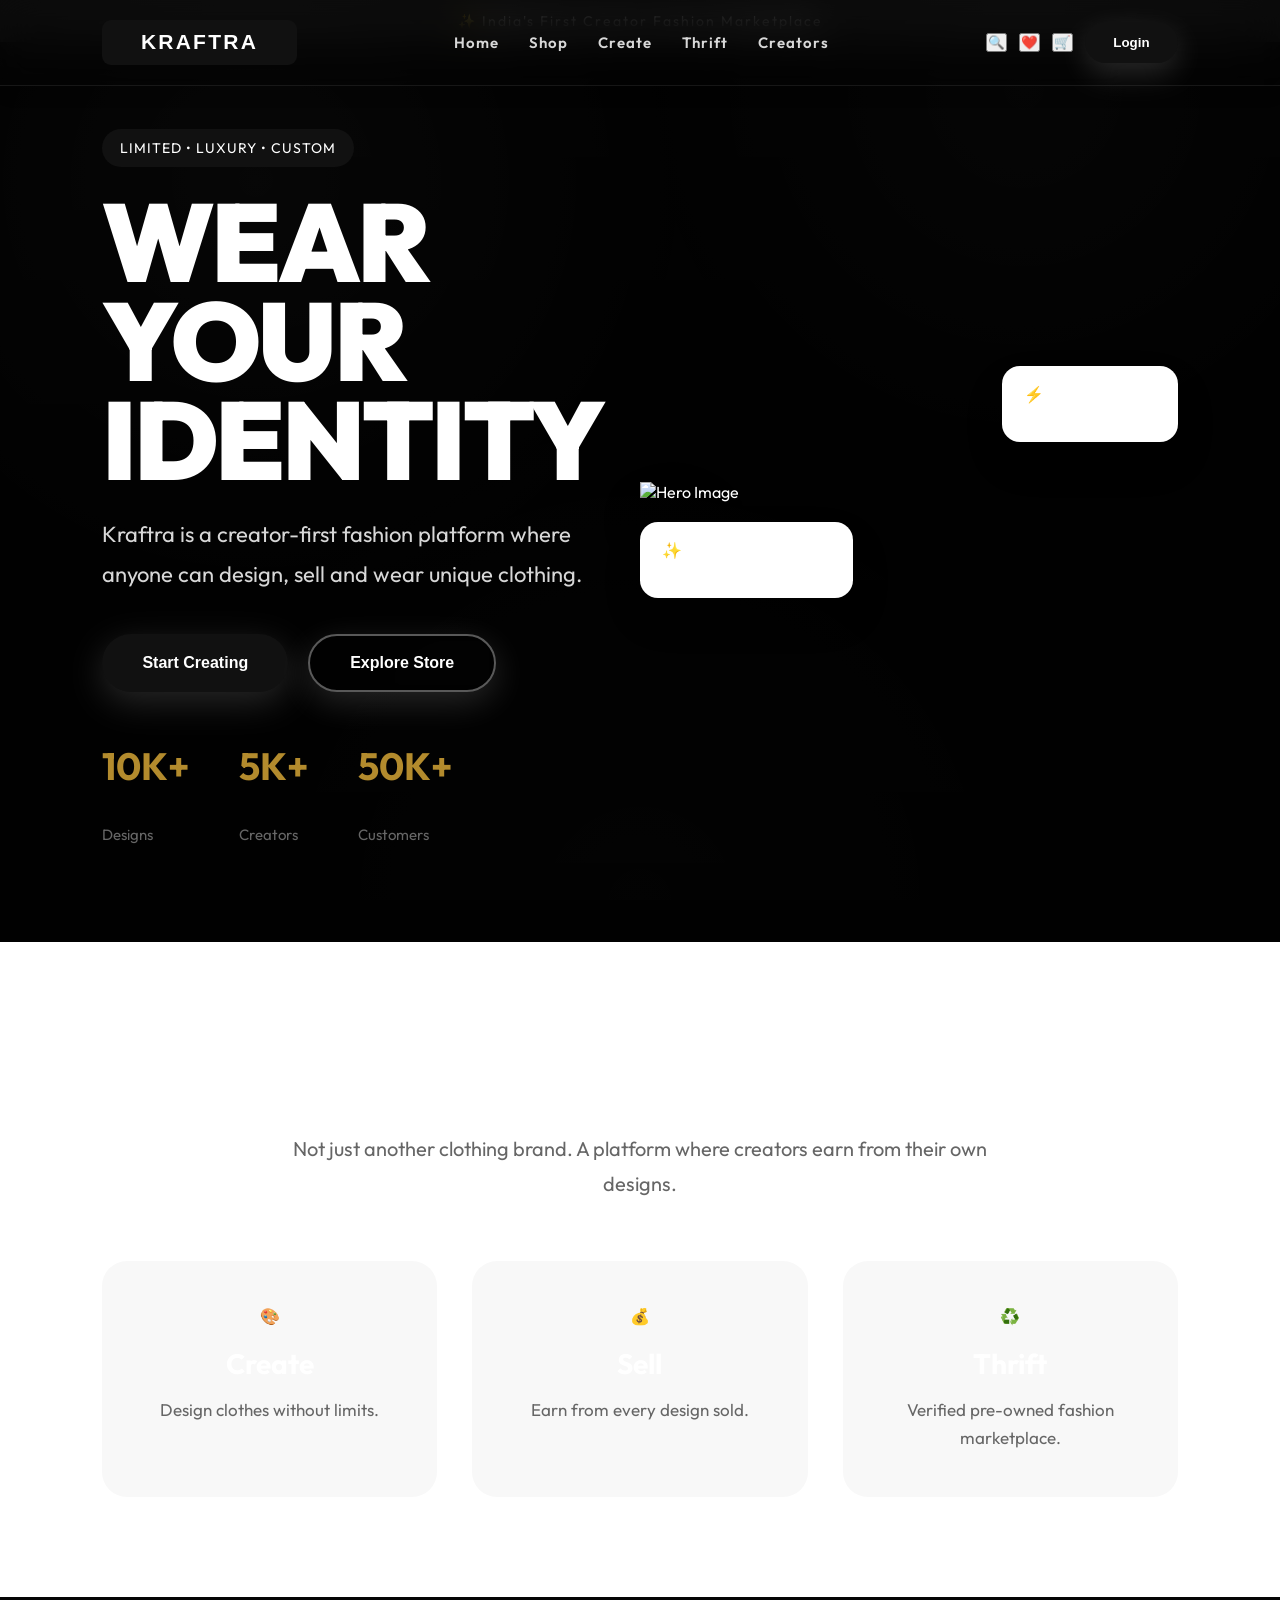
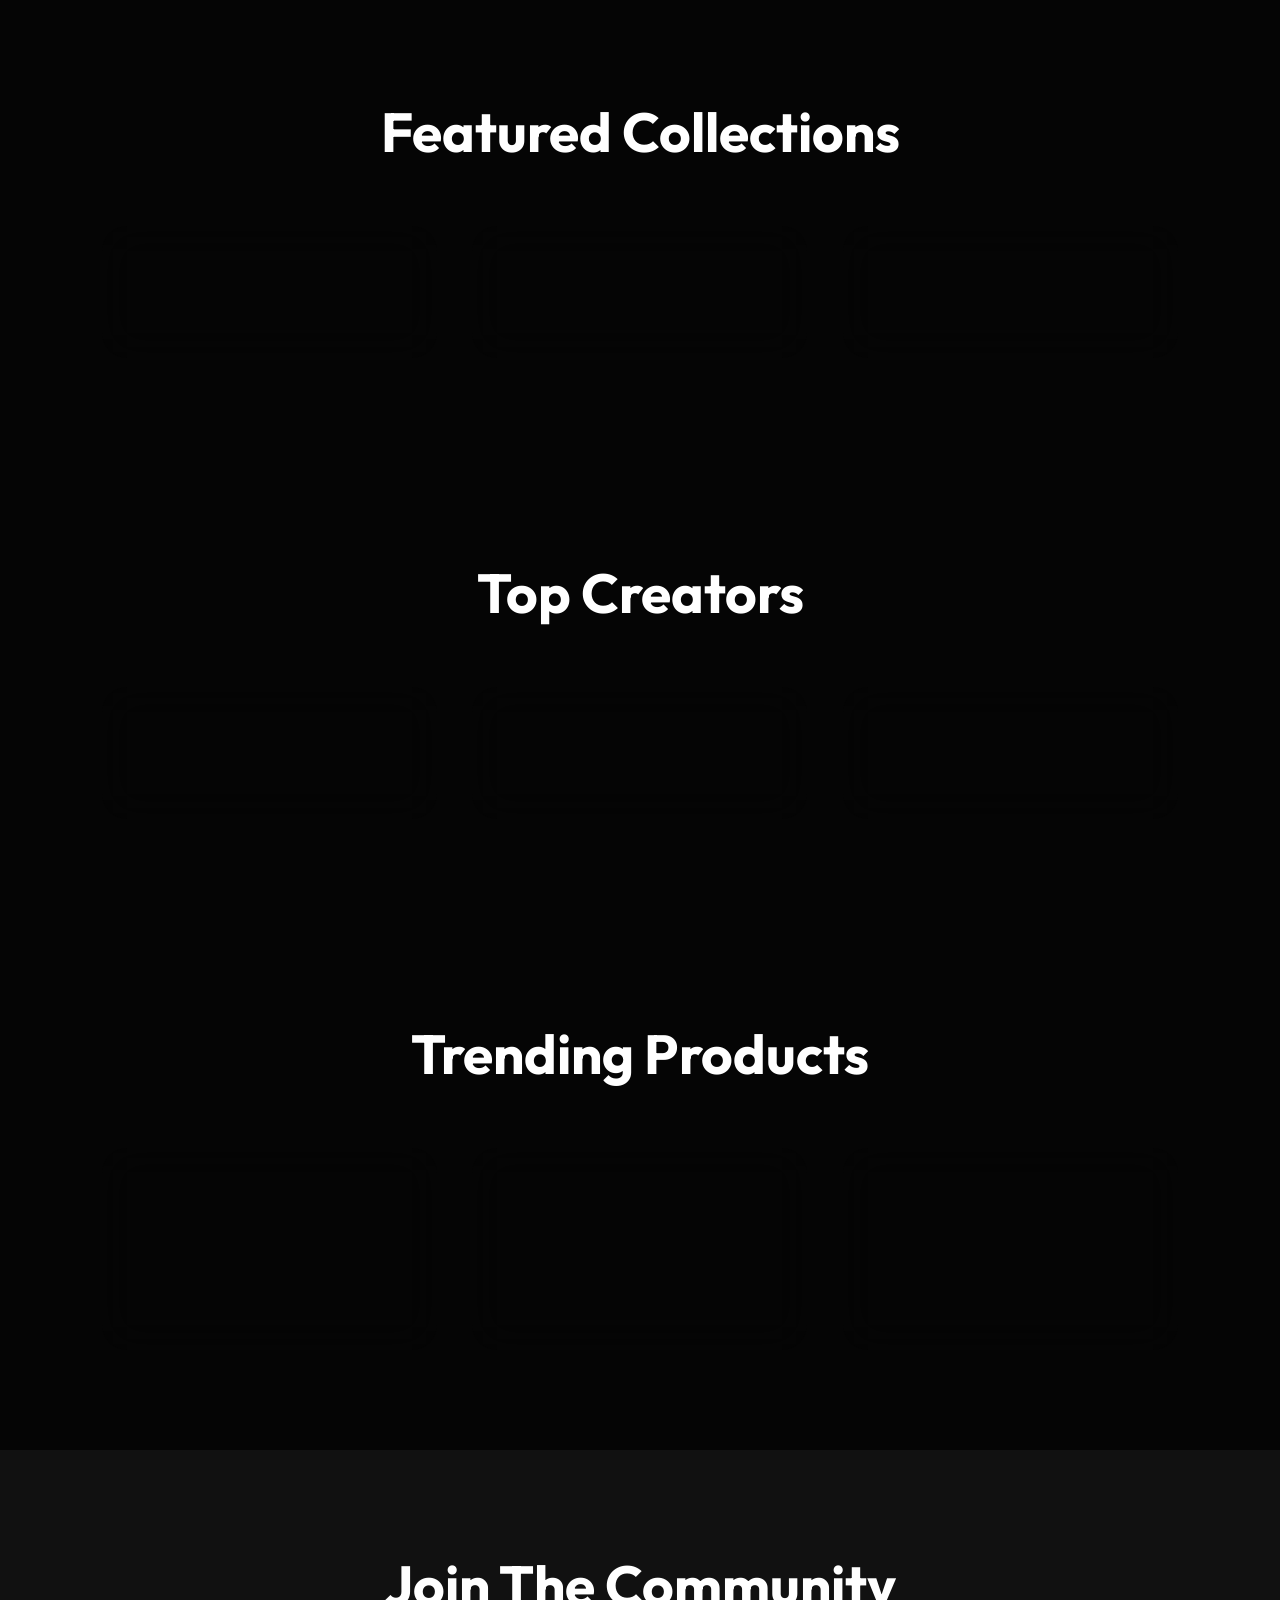
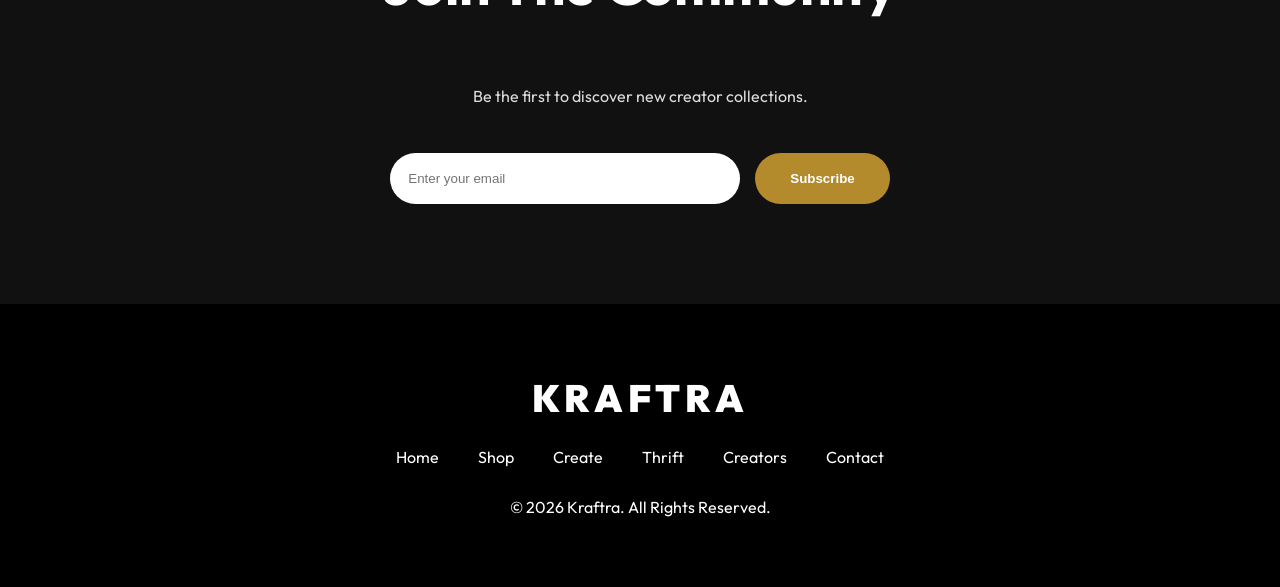
==== commit dd85c1e0: "Update index.html" ====
--- a/index.html
+++ b/index.html
@@ -71,15 +71,15 @@
 
 <span class="hero-tag">
 
-CREATE • SELL • WEAR
+LIMITED • LUXURY • CUSTOM  
+  
 
 </span>
 
 <h1>
 
-Create Your
-
-Own Fashion
+Wear Your
+Identity
 
 </h1>
 
@@ -141,17 +141,21 @@
 
 <div class="floating-card card-one">
 
-★★★★★
+✨ Premium Quality
 
 <br>
 
-10K+ Creators
-
-</div>
-
+Handcrafted Collection
+
+</div>
+  
 <div class="floating-card card-two">
 
-100% Original Designs
+⚡ Limited Edition
+
+<br>
+
+Only on Kraftra
 
 </div>
 
--- a/style.css
+++ b/style.css
@@ -9,10 +9,13 @@
 }
 
 body{
+margin:0;
+padding:0;
 font-family:'Outfit',sans-serif;
-background:#f7f7f5;
-color:#111;
+background:#050505;
+color:#ffffff;
 overflow-x:hidden;
+scroll-behavior:smooth;
 }
 
 .top-bar{
@@ -24,32 +27,40 @@
 letter-spacing:2px;
 }
 
+
 header{
-position:sticky;
+position:fixed;
 top:0;
-z-index:1000;
-
+left:0;
+width:100%;
+padding:20px 8%;
 display:flex;
 justify-content:space-between;
 align-items:center;
-
-padding:18px 8%;
-
-background:rgba(255,255,255,.75);
-
+background:rgba(5,5,5,.55);
 backdrop-filter:blur(18px);
-
-border-bottom:1px solid rgba(0,0,0,.08);
+border-bottom:1px solid rgba(255,255,255,.08);
+z-index:1000;
+transition:.4s;
 }
 
 .logo{
 font-size:34px;
 font-weight:900;
-letter-spacing:4px;
-cursor:pointer;
-transition:.35s;
-}
-
+letter-spacing:3px;
+color:#fff;
+text-transform:uppercase;
+}
+
+.logo img{
+height:46px;
+width:auto;
+}
+.logo img{
+height:45px;
+width:auto;
+display:block;
+}
 .logo:hover{
 letter-spacing:8px;
 }
@@ -58,12 +69,33 @@
 display:flex;
 gap:30px;
 }
-
 nav a{
+color:#d8d8d8;
 text-decoration:none;
-color:#111;
+font-size:15px;
 font-weight:600;
-transition:.3s;
+letter-spacing:1px;
+transition:.35s;
+position:relative;
+}
+
+nav a:hover{
+color:#fff;
+}
+
+nav a::after{
+content:"";
+position:absolute;
+left:0;
+bottom:-6px;
+width:0;
+height:2px;
+background:#fff;
+transition:.35s;
+}
+
+nav a:hover::after{
+width:100%;
 }
 
 nav a:hover{
@@ -76,170 +108,147 @@
 align-items:center;
 }
 
-.icon-btn{
-
-width:46px;
-height:46px;
+.login-btn{
+padding:14px 32px;
+border:1px solid rgba(255,255,255,.18);
+border-radius:50px;
+background:linear-gradient(135deg,#ffffff,#d9d9d9);
+color:#111;
+font-weight:700;
+cursor:pointer;
+transition:.4s;
+box-shadow:0 10px 30px rgba(255,255,255,.15);
+}
+.login-btn:hover{
+transform:translateY(-4px);
+box-shadow:0 18px 45px rgba(255,255,255,.28);
+background:#fff;
+}
+
+
+.login-btn{
+
+padding:13px 28px;
 
 border:none;
-border-radius:50%;
-
-background:#efefef;
+
+border-radius:50px;
+
+background:#111;
+
+color:#fff;
 
 cursor:pointer;
 
+font-weight:600;
+
 transition:.3s;
 }
 
-.icon-btn:hover{
+.login-btn:hover{
+
+background:#b38b2d;
+
+}
+
+.hero{
+min-height:100vh;
+display:flex;
+justify-content:space-between;
+align-items:center;
+padding:0 8%;
+background:
+linear-gradient(rgba(0,0,0,.55),rgba(0,0,0,.75)),
+url("images/hero/hero.png");
+background-size:cover;
+background-position:center;
+background-attachment:fixed;
+position:relative;
+}
+
+.hero-left{
+
+flex:1;
+
+}
+
+.hero-tag{
+
+display:inline-block;
+
+padding:10px 18px;
+
+border-radius:50px;
 
 background:#111;
-color:#fff;
-
-transform:translateY(-3px);
-
-}
-
-.login-btn{
-
-padding:13px 28px;
-
+
+color:#fff;
+
+font-size:14px;
+
+margin-bottom:25px;
+
+letter-spacing:1px;
+
+}
+
+.hero-left h1{
+font-size:110px;
+font-weight:900;
+line-height:.9;
+color:white;
+text-transform:uppercase;
+letter-spacing:-3px;
+}
+
+.hero-left p{
+font-size:22px;
+line-height:40px;
+max-width:650px;
+color:#d7d7d7;
+margin-top:25px;
+}
+
+.hero-buttons{
+
+margin-top:40px;
+
+display:flex;
+
+gap:20px;
+
+}
+.hero-buttons button{
+padding:18px 40px;
 border:none;
-
 border-radius:50px;
+background:#fff;
+color:#000;
+cursor:pointer;
+font-size:16px;
+font-weight:700;
+transition:.4s;
+box-shadow:0 10px 35px rgba(255,255,255,.15);
+}
+
+.hero-buttons button:first-child{
 
 background:#111;
 
 color:#fff;
 
-cursor:pointer;
-
-font-weight:600;
-
-transition:.3s;
-}
-
-.login-btn:hover{
-
-background:#b38b2d;
-
-}
-
-.hero{
-
-min-height:92vh;
-
-display:flex;
-
-justify-content:space-between;
-
-align-items:center;
-
-padding:80px 8%;
-
-gap:80px;
-
-}
-
-.hero-left{
-
-flex:1;
-
-}
-
-.hero-tag{
-
-display:inline-block;
-
-padding:10px 18px;
-
-border-radius:50px;
-
-background:#111;
-
-color:#fff;
-
-font-size:14px;
-
-margin-bottom:25px;
-
-letter-spacing:1px;
-
-}
-
-.hero-left h1{
-
-font-size:88px;
-
-line-height:1;
-
-margin-bottom:25px;
-
-font-weight:900;
-
-}
-
-.hero-left p{
-
-font-size:21px;
-
-line-height:36px;
-
-color:#555;
-
-max-width:620px;
-
-}
-
-.hero-buttons{
-
-margin-top:40px;
-
-display:flex;
-
-gap:20px;
-
-}
-.hero-buttons button{
-
-padding:17px 34px;
-
-border:none;
-
-border-radius:50px;
-
-cursor:pointer;
-
-font-size:16px;
-
-font-weight:600;
-
-transition:.35s;
-
-}
-
-.hero-buttons button:first-child{
-
-background:#111;
-
-color:#fff;
-
 }
 
 .secondary-btn{
-
-background:transparent;
-
-border:2px solid #111;
-
-color:#111;
-
+background:transparent!important;
+color:#fff!important;
+border:2px solid rgba(255,255,255,.35)!important;
+backdrop-filter:blur(10px);
 }
 
 .hero-buttons button:hover{
-
-transform:translateY(-5px);
-
+transform:translateY(-8px) scale(1.05);
+box-shadow:0 20px 50px rgba(255,255,255,.25);
 }
 
 .hero-right{
@@ -491,44 +500,43 @@
 
 }
 
+
 .featured-card,
 .creator-card,
 .product{
-
-background:#fff;
-
+background:rgba(255,255,255,.06);
+backdrop-filter:blur(20px);
+border:1px solid rgba(255,255,255,.08);
 border-radius:25px;
-
 overflow:hidden;
-
-box-shadow:0 12px 35px rgba(0,0,0,.08);
-
-transition:.35s;
-
+box-shadow:0 20px 45px rgba(0,0,0,.35);
+transition:.45s;
 text-align:center;
-
 }
 
 .featured-card:hover,
 .creator-card:hover,
 .product:hover{
-
-transform:translateY(-15px);
-
-box-shadow:0 25px 55px rgba(0,0,0,.15);
-
+transform:translateY(-15px) scale(1.03);
+box-shadow:0 25px 60px rgba(0,0,0,.45);
+background:rgba(255,255,255,.12);
 }
 
 .featured-card img,
 .creator-card img,
 .product img{
-
 width:100%;
-
-height:340px;
-
+height:320px;
 object-fit:cover;
-
+transition:.6s;
+filter:brightness(.95);
+}
+
+.featured-card:hover img,
+.creator-card:hover img,
+.product:hover img{
+transform:scale(1.08);
+filter:brightness(1.08);
 }
 
 .featured-card h3,
@@ -785,3 +793,26 @@
 }
 
 }
+html{
+scroll-behavior:smooth;
+}
+
+section{
+position:relative;
+z-index:2;
+}
+
+body::before{
+content:"";
+position:fixed;
+top:0;
+left:0;
+width:100%;
+height:100%;
+background:
+radial-gradient(circle at 20% 20%,rgba(255,255,255,.05),transparent 35%),
+radial-gradient(circle at 80% 10%,rgba(255,255,255,.04),transparent 30%),
+radial-gradient(circle at 50% 100%,rgba(255,255,255,.03),transparent 45%);
+pointer-events:none;
+z-index:0;
+}
